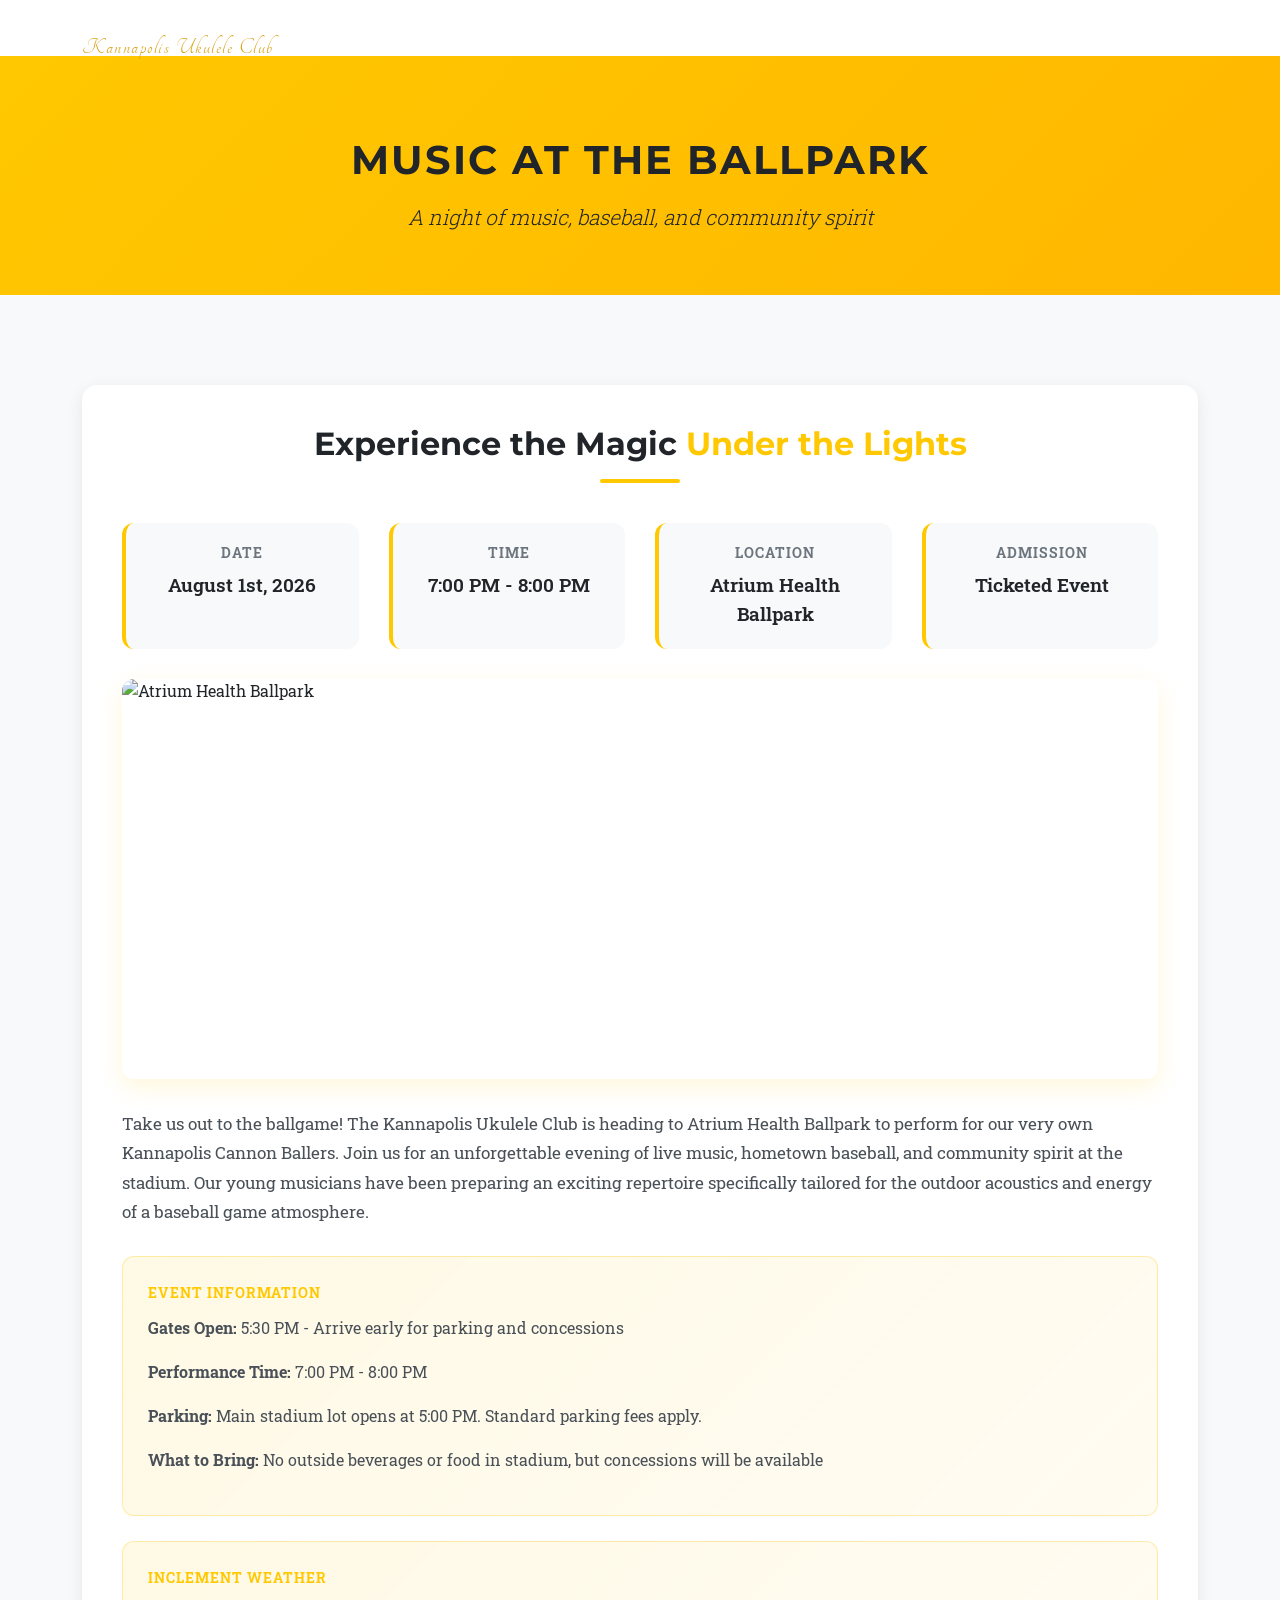
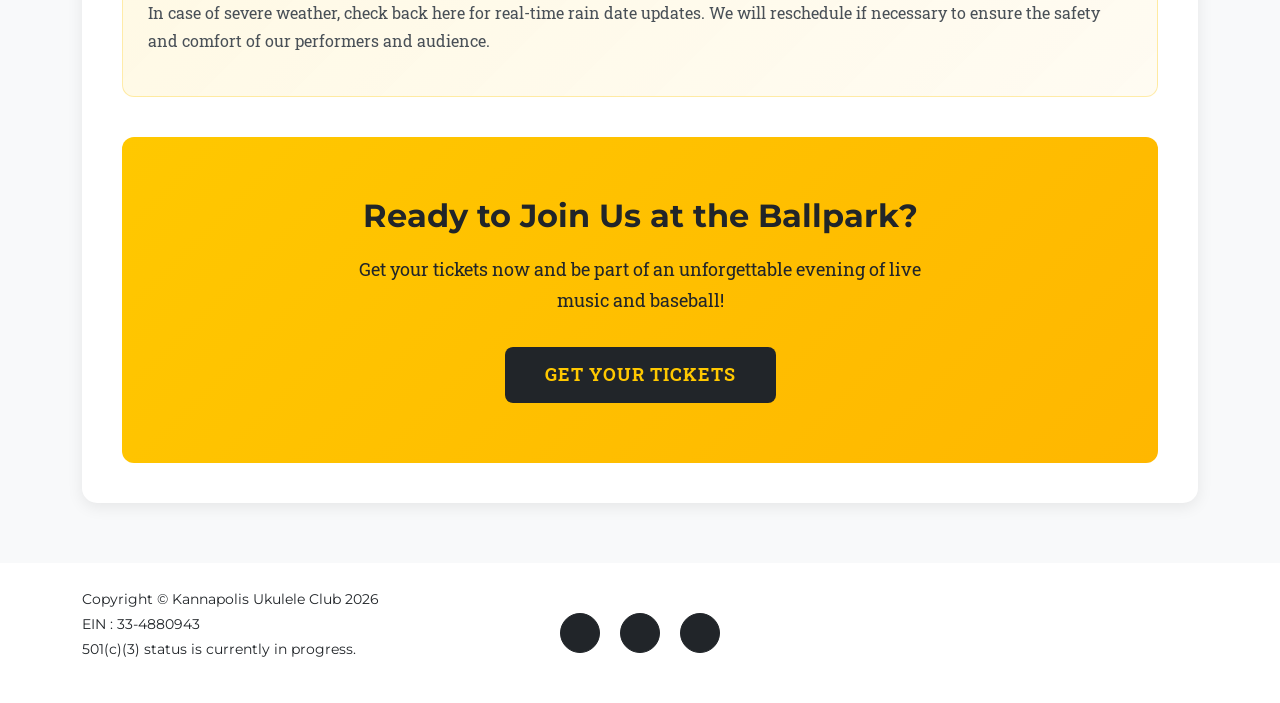
==== baseball.html @ 070ce4fc "events" ====
<!DOCTYPE html>
<html lang="en">
<head>
    <meta charset="utf-8" />
    <meta name="viewport" content="width=device-width, initial-scale=1, shrink-to-fit=no" />
    <meta name="description" content="Music at the Ballpark - Kannapolis Ukulele Club" />
    <meta name="author" content="" />
    <title>Music at the Ballpark - Kannapolis Ukulele Club</title>
    <!-- Favicon-->
    <link rel="icon" type="image/x-icon" href="assets/favicon.ico" />
    <!-- Font Awesome icons -->
    <script src="https://use.fontawesome.com/releases/v6.3.0/js/all.js" crossorigin="anonymous"></script>
    <!-- Google fonts-->
    <link href="https://fonts.googleapis.com/css?family=Montserrat:400,700" rel="stylesheet" type="text/css" />
    <link href="https://fonts.googleapis.com/css?family=Roboto+Slab:400,100,300,700" rel="stylesheet" type="text/css" />
    <link href="https://fonts.googleapis.com/css2?family=Tangerine:wght@700&display=swap" rel="stylesheet">
    <!-- Core theme CSS (includes Bootstrap)-->
    <link href="css/styles.css" rel="stylesheet" />
    <style>
        /* Baseball Event Page Specific Styles */
        .baseball-hero {
            background: linear-gradient(135deg, #ffc800 0%, #ffb700 100%);
            color: #212529;
            padding: 80px 0 60px;
            margin-top: 56px;
            text-align: center;
        }

        .baseball-hero h1 {
            font-family: 'Montserrat', sans-serif;
            font-weight: 700;
            font-size: 2.5rem;
            margin-bottom: 15px;
            text-transform: uppercase;
            letter-spacing: 2px;
            color: #212529;
        }

        .baseball-hero .subtitle {
            font-size: 1.3rem;
            font-weight: 300;
            margin-bottom: 0;
            font-style: italic;
            color: #212529;
        }

        @media (max-width: 768px) {
            .baseball-hero h1 {
                font-size: 1.8rem;
                padding: 0 15px;
            }
            .baseball-hero {
                padding: 60px 0 40px;
            }
        }

        /* Event Details Section */
        .event-details-section {
            padding: 60px 0;
            background: #f8f9fa;
        }

        .event-details-container {
            background: white;
            border-radius: 15px;
            box-shadow: 0 4px 16px rgba(0, 0, 0, 0.08);
            padding: 40px;
            margin-top: 30px;
        }

        @media (max-width: 768px) {
            .event-details-container {
                padding: 25px;
            }
        }

        .event-info-grid {
            display: grid;
            grid-template-columns: repeat(auto-fit, minmax(200px, 1fr));
            gap: 30px;
            margin: 30px 0;
        }

        .info-item {
            text-align: center;
            padding: 20px;
            background: #f8f9fa;
            border-radius: 12px;
            border-left: 4px solid #ffc800;
        }

        .info-item-label {
            font-size: 0.85rem;
            font-weight: 700;
            color: #6c757d;
            text-transform: uppercase;
            letter-spacing: 1px;
            margin-bottom: 8px;
        }

        .info-item-value {
            font-size: 1.2rem;
            font-weight: 600;
            color: #212529;
        }

        .event-description {
            font-size: 1.05rem;
            line-height: 1.8;
            color: #495057;
            margin: 30px 0;
        }

        .feature-image {
            position: relative;
            border-radius: 12px;
            overflow: hidden;
            margin: 30px 0;
            box-shadow: 0 8px 24px rgba(255, 200, 0, 0.15);
        }

        .feature-image img {
            width: 100%;
            height: auto;
            display: block;
        }

        .event-cta-section {
            background: linear-gradient(135deg, #ffc800 0%, #ffb700 100%);
            padding: 60px 20px;
            text-align: center;
            border-radius: 12px;
            margin-top: 40px;
        }

        .event-cta-section h2 {
            color: #212529;
            font-size: 2rem;
            font-weight: 700;
            margin-bottom: 20px;
        }

        .event-cta-section p {
            color: #212529;
            font-size: 1.1rem;
            margin-bottom: 30px;
            max-width: 600px;
            margin-left: auto;
            margin-right: auto;
        }

        .event-cta-button {
            background-color: #212529;
            color: #ffc800;
            border: none;
            padding: 15px 40px;
            border-radius: 8px;
            font-weight: 700;
            font-size: 1.1rem;
            cursor: pointer;
            transition: background-color 0.3s ease, transform 0.3s ease;
            text-decoration: none;
            display: inline-block;
            text-transform: uppercase;
            letter-spacing: 1px;
        }

        .event-cta-button:hover {
            background-color: #495057;
            transform: translateY(-3px);
            color: #ffc800;
        }

        .section-heading {
            position: relative;
            text-align: center;
            margin-bottom: 40px;
        }

        .section-heading h2 {
            font-size: 2rem;
            font-weight: 700;
            color: #212529;
            margin: 0;
        }

        .section-heading::after {
            content: "";
            display: block;
            width: 80px;
            height: 4px;
            background-color: #ffc800;
            margin: 15px auto 0;
            border-radius: 2px;
        }

        .highlight {
            color: #ffc800;
        }

        .info-box {
            background: linear-gradient(135deg, rgba(255, 200, 0, 0.1) 0%, rgba(255, 183, 0, 0.05) 100%);
            border: 1px solid rgba(255, 200, 0, 0.3);
            border-radius: 12px;
            padding: 25px;
            margin: 25px 0;
        }

        .info-box-title {
            font-weight: 700;
            color: #ffc800;
            text-transform: uppercase;
            font-size: 0.9rem;
            letter-spacing: 1px;
            margin-bottom: 10px;
        }

        .info-box-content {
            color: #495057;
            line-height: 1.7;
        }
    </style>
</head>
<body id="page-top">
    <!-- Navigation-->
    <nav class="navbar navbar-expand-lg navbar-dark fixed-top" id="mainNav">
        <div class="container">
            <a class="navbar-brand" href="index.html" style="font-family: 'Tangerine', cursive; font-weight: 300; color: goldenrod; font-size: 1.5rem; text-transform: none;">
                Kannapolis Ukulele Club</a>
            <button class="navbar-toggler" type="button" data-bs-toggle="collapse" data-bs-target="#navbarResponsive" aria-controls="navbarResponsive" aria-expanded="false" aria-label="Toggle navigation">
                Menu
                <i class="fas fa-bars ms-1"></i>
            </button>
            <div class="collapse navbar-collapse" id="navbarResponsive">
                <ul class="navbar-nav text-uppercase ms-auto py-4 py-lg-0">
                    <li class="nav-item"><a class="nav-link" href="index.html#vision">Vision</a></li>
                    <li class="nav-item"><a class="nav-link" href="index.html#team">Team</a></li>
                    <li class="nav-item"><a class="nav-link" href="events.html">Events</a></li>
                    <li class="nav-item"><a class="nav-link" href="index.html#contact">Contact</a></li>
                    <li class="nav-item"><a class="nav-link" href="volunteer.html">Volunteer</a></li>
                </ul>
            </div>
        </div>
    </nav>

    <!-- Hero Section -->
    <section class="baseball-hero">
        <div class="container">
            <h1>Music at the Ballpark</h1>
            <p class="subtitle">A night of music, baseball, and community spirit</p>
        </div>
    </section>

    <!-- Event Details Section -->
    <section class="event-details-section">
        <div class="container">
            <div class="event-details-container">
                <div class="section-heading">
                    <h2>Experience the Magic <span class="highlight">Under the Lights</span></h2>
                </div>

                <div class="event-info-grid">
                    <div class="info-item">
                        <div class="info-item-label"><i class="fas fa-calendar"></i> Date</div>
                        <div class="info-item-value">August 1st, 2026</div>
                    </div>
                    <div class="info-item">
                        <div class="info-item-label"><i class="fas fa-clock"></i> Time</div>
                        <div class="info-item-value">7:00 PM - 8:00 PM</div>
                    </div>
                    <div class="info-item">
                        <div class="info-item-label"><i class="fas fa-map-marker-alt"></i> Location</div>
                        <div class="info-item-value">Atrium Health Ballpark</div>
                    </div>
                    <div class="info-item">
                        <div class="info-item-label"><i class="fas fa-ticket-alt"></i> Admission</div>
                        <div class="info-item-value">Ticketed Event</div>
                    </div>
                </div>

                <div class="feature-image">
                    <img src="assets/img/stadium-unsplash.jpg" alt="Atrium Health Ballpark" style="height: 400px; object-fit: cover;">
                </div>

                <div class="event-description">
                    <p>
                        Take us out to the ballgame! The Kannapolis Ukulele Club is heading to Atrium Health Ballpark to perform for our very own Kannapolis Cannon Ballers. Join us for an unforgettable evening of live music, hometown baseball, and community spirit at the stadium. Our young musicians have been preparing an exciting repertoire specifically tailored for the outdoor acoustics and energy of a baseball game atmosphere.
                    </p>
                </div>

                <div class="info-box">
                    <div class="info-box-title"><i class="fas fa-info-circle"></i> Event Information</div>
                    <div class="info-box-content">
                        <p><strong>Gates Open:</strong> 5:30 PM - Arrive early for parking and concessions</p>
                        <p><strong>Performance Time:</strong> 7:00 PM - 8:00 PM</p>
                        <p><strong>Parking:</strong> Main stadium lot opens at 5:00 PM. Standard parking fees apply.</p>
                        <p><strong>What to Bring:</strong> No outside beverages or food in stadium, but concessions will be available</p>
                    </div>
                </div>

                <div class="info-box">
                    <div class="info-box-title"><i class="fas fa-cloud"></i> Inclement Weather</div>
                    <div class="info-box-content">
                        <p>In case of severe weather, check back here for real-time rain date updates. We will reschedule if necessary to ensure the safety and comfort of our performers and audience.</p>
                    </div>
                </div>

                <div class="event-cta-section">
                    <h2>Ready to Join Us at the Ballpark?</h2>
                    <p>Get your tickets now and be part of an unforgettable evening of live music and baseball!</p>
                    <a href="https://www.gofevo.com/event/Kannapolisukelele2" class="event-cta-button">Get Your Tickets</a>
                </div>
            </div>
        </div>
    </section>

    <!-- Footer-->
    <footer class="footer py-4">
        <div class="container">
            <div class="row align-items-center">
                <div class="col-lg-4 text-lg-start">
                    <p>Copyright &copy; Kannapolis Ukulele Club 2026
                        <br> EIN : 33-4880943
                        <br>501(c)(3) status is currently in progress.</p>
                </div>

                <div class="col-lg-4 my-3 my-lg-0">
                    <a class="btn btn-dark btn-social mx-2" href="https://www.instagram.com/kannapolisuke" aria-label="Instagram"><i class="fab fa-instagram"></i></a>
                    <a class="btn btn-dark btn-social mx-2" href="https://www.tiktok.com/@kannapolisukeclub" aria-label="TikTok"><i class="fa-brands fa-tiktok"></i></a>
                    <a class="btn btn-dark btn-social mx-2" href="https://www.youtube.com/@Ukuleleclubkannapolis" aria-label="Youtube"><i class="fab fa-youtube"></i></a>
                </div>
                
            </div>
        </div>
    </footer>

    <!-- Bootstrap core JS-->
    <script src="https://cdn.jsdelivr.net/npm/bootstrap@5.2.3/dist/js/bootstrap.bundle.min.js"></script>
    <!-- Core theme JS-->
    <script src="js/scripts.js"></script>
</body>
</html>
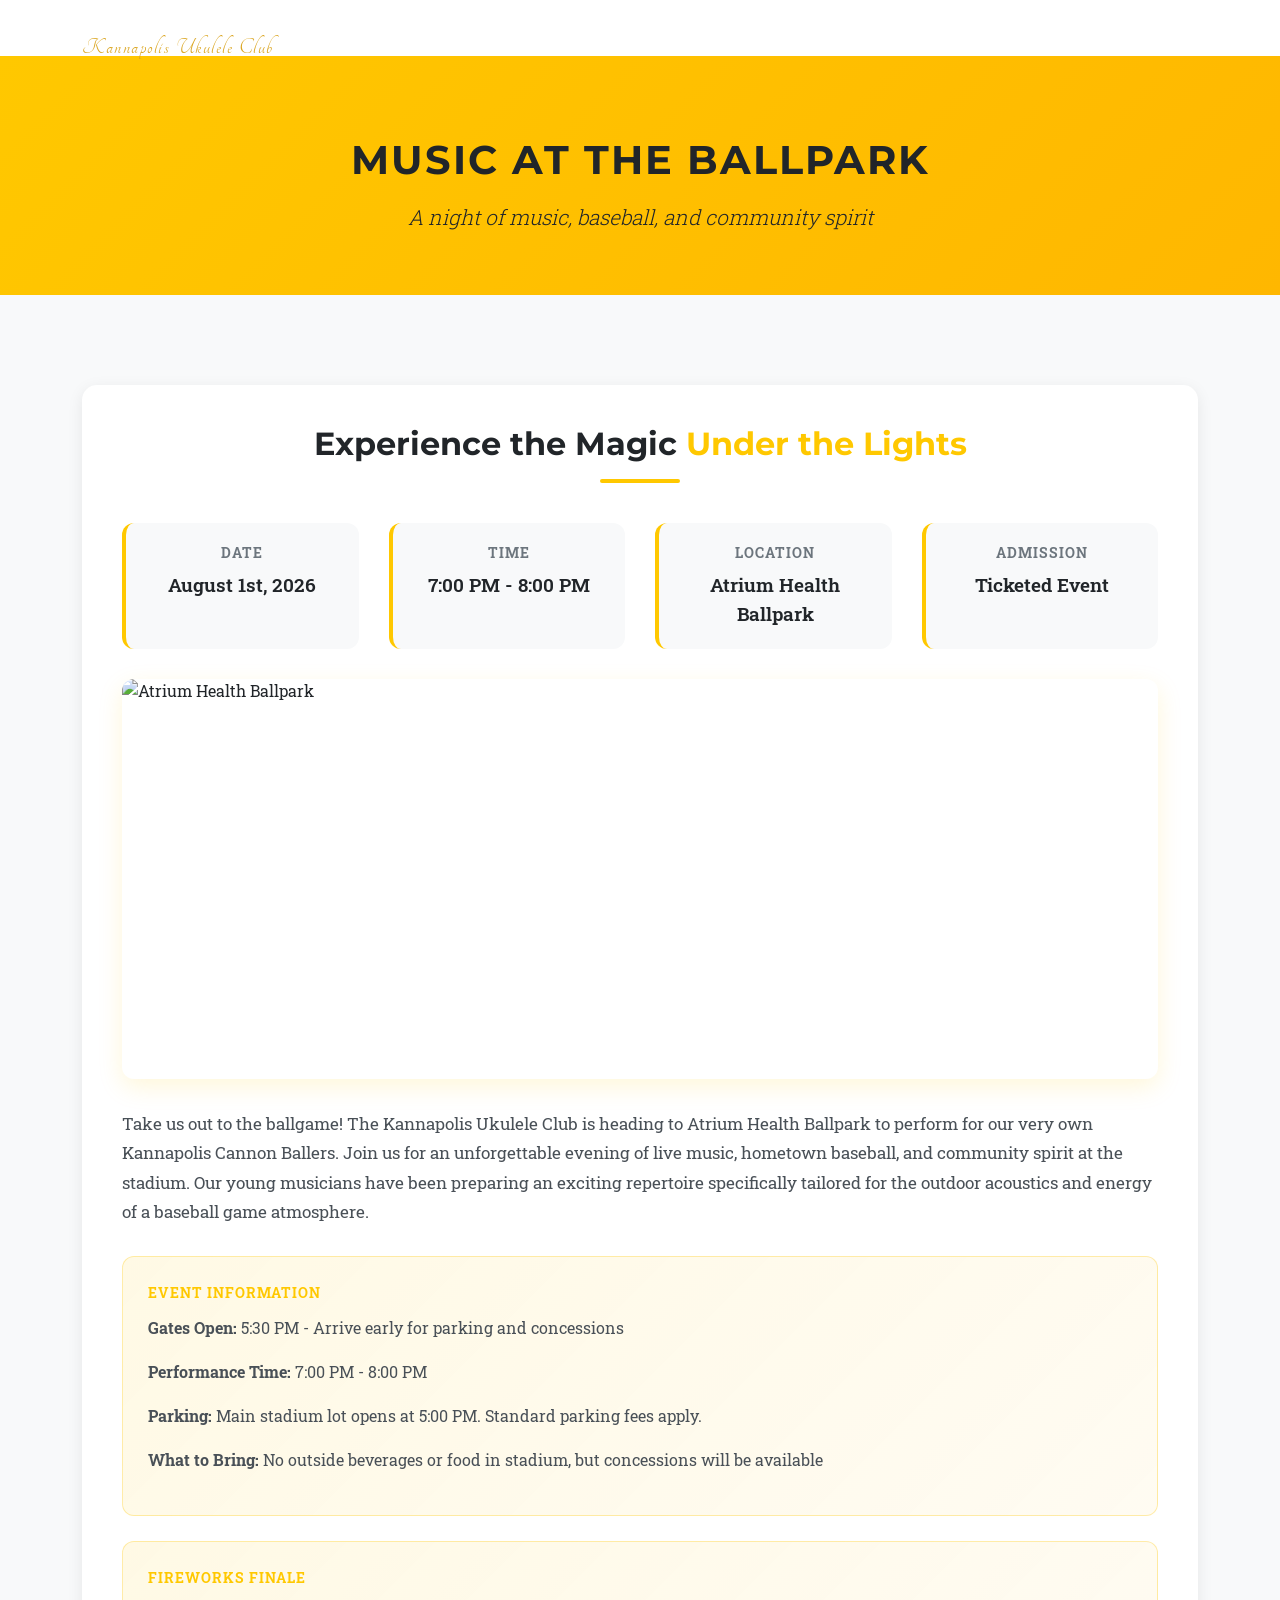
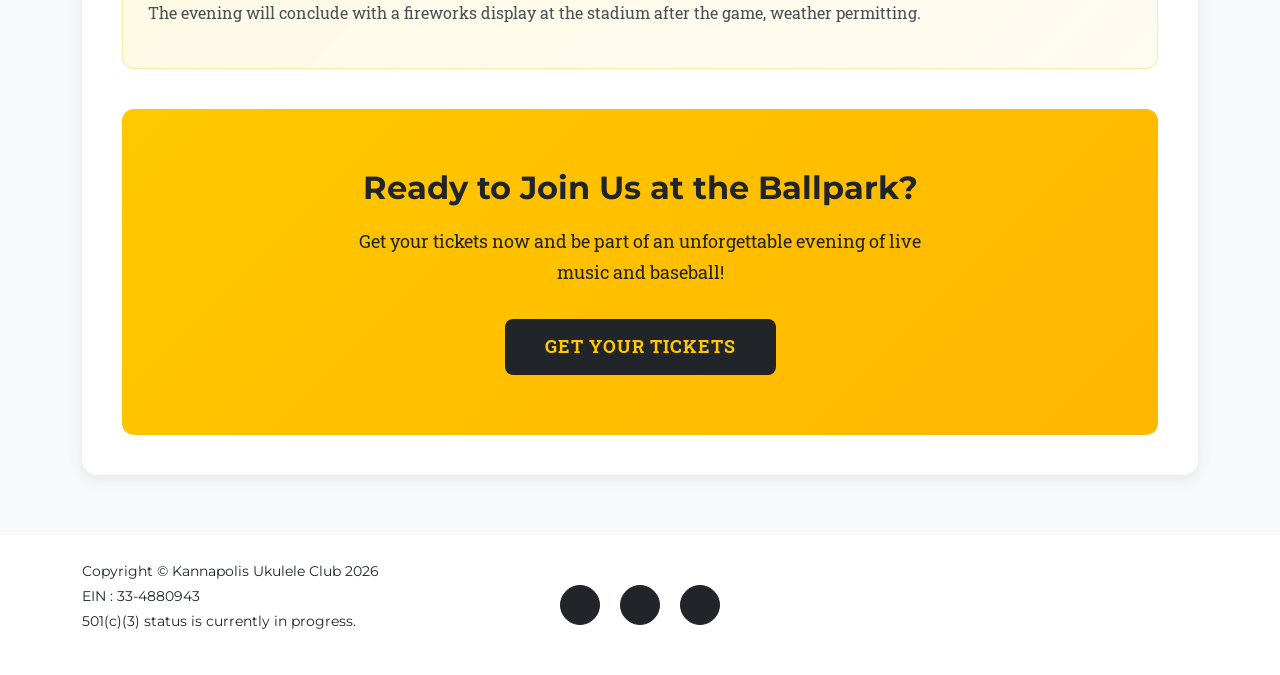
==== commit 81af8ba3: "Update baseball.html" ====
--- a/baseball.html
+++ b/baseball.html
@@ -219,9 +219,74 @@
             color: #495057;
             line-height: 1.7;
         }
+
+        body {
+            position: relative;
+            overflow-x: hidden;
+        }
+
+        .fireworks {
+            position: fixed;
+            inset: 0;
+            pointer-events: none;
+            overflow: hidden;
+            z-index: 20;
+            opacity: 1;
+            mix-blend-mode: screen;
+        }
+
+        .fireworks .burst {
+            position: absolute;
+            width: 0;
+            height: 0;
+            transform: translate(-50%, -50%);
+        }
+
+        .fireworks .burst::before {
+            content: "";
+            position: absolute;
+            inset: -8px;
+            border-radius: 50%;
+            background: radial-gradient(circle, rgba(255,255,255,0.95) 0%, rgba(255,255,255,0.2) 35%, transparent 70%);
+            animation: burst-glow 2.6s ease-out forwards;
+            opacity: 0;
+        }
+
+        .fireworks .spark {
+            position: absolute;
+            width: 6px;
+            height: 6px;
+            border-radius: 50%;
+            background: currentColor;
+            box-shadow: 0 0 12px currentColor;
+            animation: spark-pop 2.6s ease-out forwards;
+            transform: translate(0, 0) scale(var(--scale, 1));
+            opacity: 0;
+        }
+
+        .baseball-hero,
+        .event-details-section,
+        footer {
+            position: relative;
+            z-index: 2;
+        }
+
+        @keyframes burst-glow {
+            0% { transform: scale(0.2); opacity: 0; }
+            10% { opacity: 0.7; }
+            100% { transform: scale(2.6); opacity: 0; }
+        }
+
+        @keyframes spark-pop {
+            0% { transform: translate(0, 0) scale(var(--scale, 1)); opacity: 0; }
+            8% { opacity: 1; }
+            100% { transform: translate(var(--x), var(--y)) scale(0); opacity: 0; }
+        }
     </style>
 </head>
 <body id="page-top">
+    <div class="fireworks" aria-hidden="true"></div>
+
     <!-- Navigation-->
     <nav class="navbar navbar-expand-lg navbar-dark fixed-top" id="mainNav">
         <div class="container">
@@ -299,9 +364,9 @@
                 </div>
 
                 <div class="info-box">
-                    <div class="info-box-title"><i class="fas fa-cloud"></i> Inclement Weather</div>
+                    <div class="info-box-title"><i class="fas fa-birthday-cake"></i> Fireworks Finale</div>
                     <div class="info-box-content">
-                        <p>In case of severe weather, check back here for real-time rain date updates. We will reschedule if necessary to ensure the safety and comfort of our performers and audience.</p>
+                        <p>The evening will conclude with a fireworks display at the stadium after the game, weather permitting.</p>
                     </div>
                 </div>
 
@@ -338,5 +403,44 @@
     <script src="https://cdn.jsdelivr.net/npm/bootstrap@5.2.3/dist/js/bootstrap.bundle.min.js"></script>
     <!-- Core theme JS-->
     <script src="js/scripts.js"></script>
+    <script>
+        const fireworksContainer = document.querySelector('.fireworks');
+        const colors = ['#ffc800', '#ff6f61', '#ffd166', '#7bdff2', '#ff8fab', '#9d4edd', '#34d399', '#ffffff'];
+
+        function createBurst() {
+            const burst = document.createElement('div');
+            burst.className = 'burst';
+            burst.style.left = `${Math.random() * 100}%`;
+            burst.style.top = `${Math.random() * 80 + 10}%`;
+
+            const color = colors[Math.floor(Math.random() * colors.length)];
+            const particleCount = 20 + Math.floor(Math.random() * 16);
+
+            for (let i = 0; i < particleCount; i++) {
+                const spark = document.createElement('span');
+                spark.className = 'spark';
+                spark.style.color = color;
+
+                const angle = (Math.PI * 2 * i) / particleCount + (Math.random() - 0.5) * 0.4;
+                const distance = 40 + Math.random() * 140;
+                const dx = Math.cos(angle) * distance;
+                const dy = Math.sin(angle) * distance;
+                const scale = 0.7 + Math.random() * 0.8;
+
+                spark.style.setProperty('--x', `${dx}px`);
+                spark.style.setProperty('--y', `${dy}px`);
+                spark.style.setProperty('--scale', `${scale}`);
+                spark.style.animationDelay = `${Math.random() * 0.15}s`;
+                burst.appendChild(spark);
+            }
+
+            fireworksContainer.appendChild(burst);
+            setTimeout(() => burst.remove(), 2800);
+        }
+
+        createBurst();
+        setInterval(createBurst, 1100);
+        setTimeout(() => createBurst(), 450);
+    </script>
 </body>
 </html>
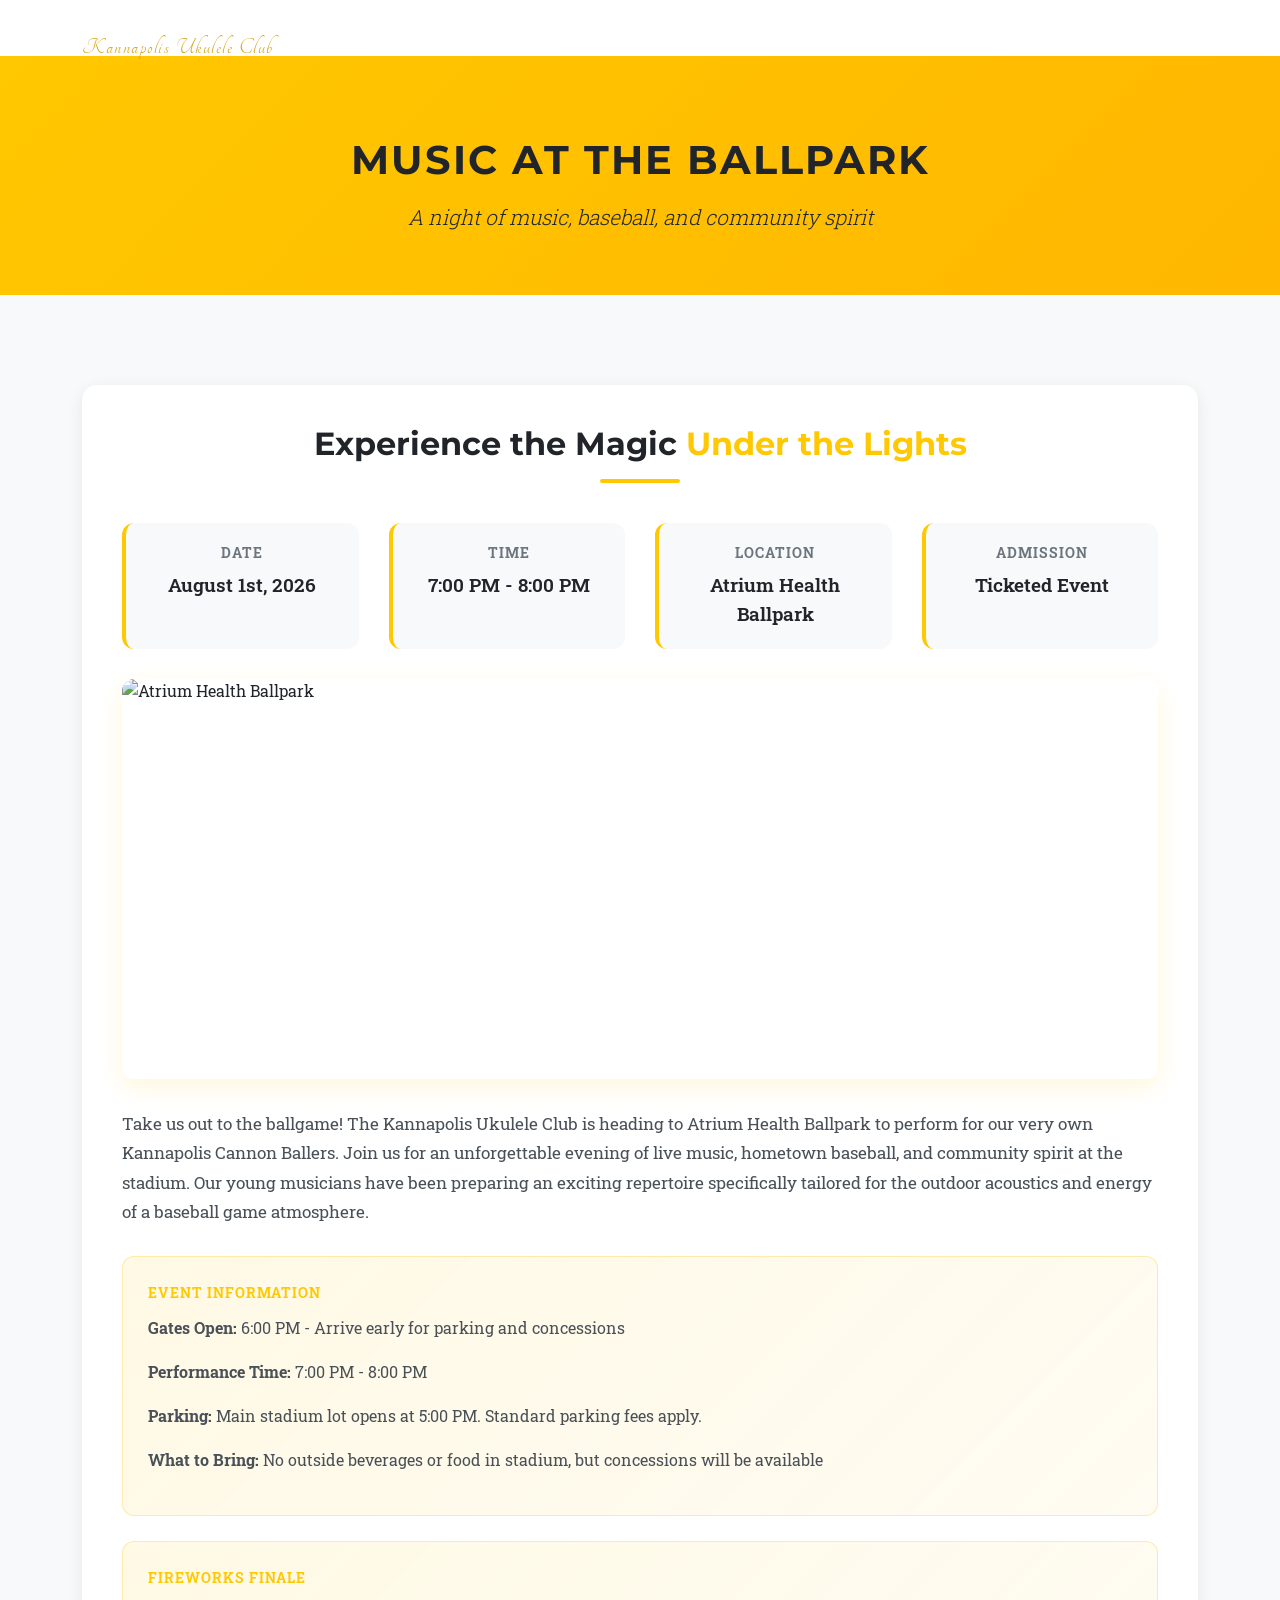
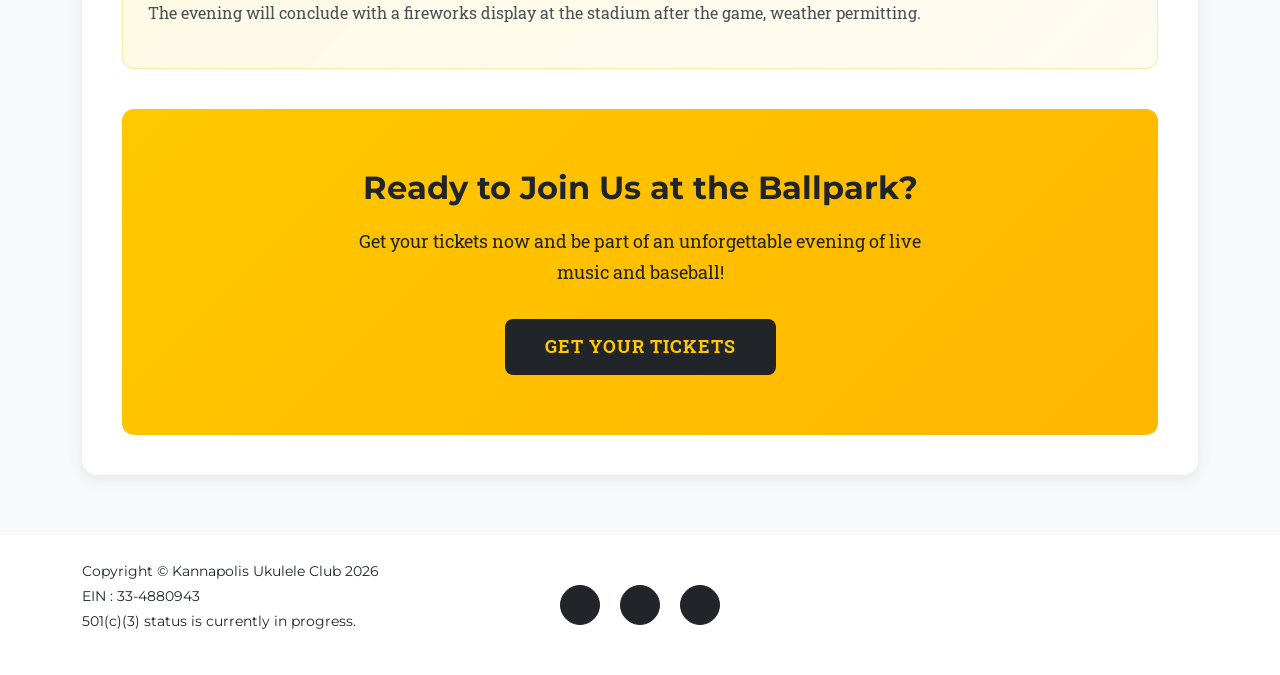
==== commit f26190a1: "Update baseball.html" ====
--- a/baseball.html
+++ b/baseball.html
@@ -356,7 +356,7 @@
                 <div class="info-box">
                     <div class="info-box-title"><i class="fas fa-info-circle"></i> Event Information</div>
                     <div class="info-box-content">
-                        <p><strong>Gates Open:</strong> 5:30 PM - Arrive early for parking and concessions</p>
+                        <p><strong>Gates Open:</strong> 6:00 PM - Arrive early for parking and concessions</p>
                         <p><strong>Performance Time:</strong> 7:00 PM - 8:00 PM</p>
                         <p><strong>Parking:</strong> Main stadium lot opens at 5:00 PM. Standard parking fees apply.</p>
                         <p><strong>What to Bring:</strong> No outside beverages or food in stadium, but concessions will be available</p>
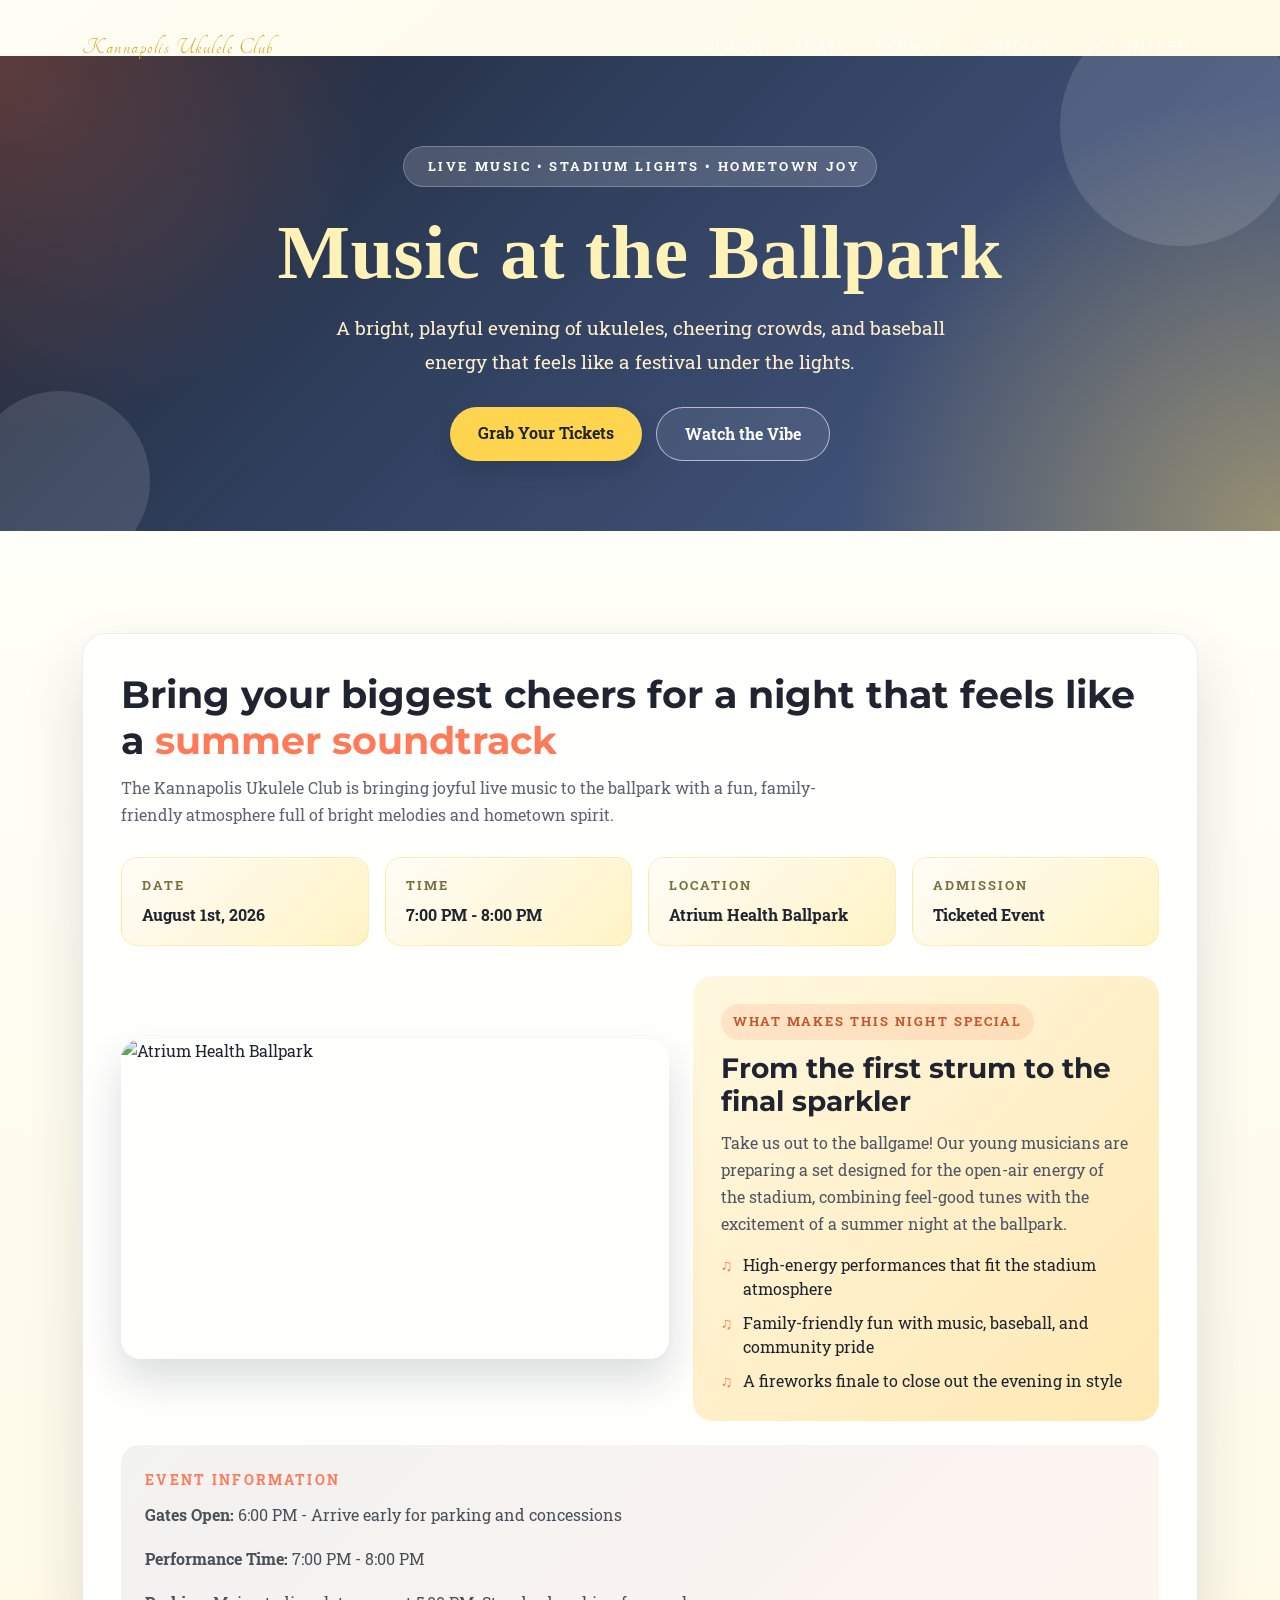
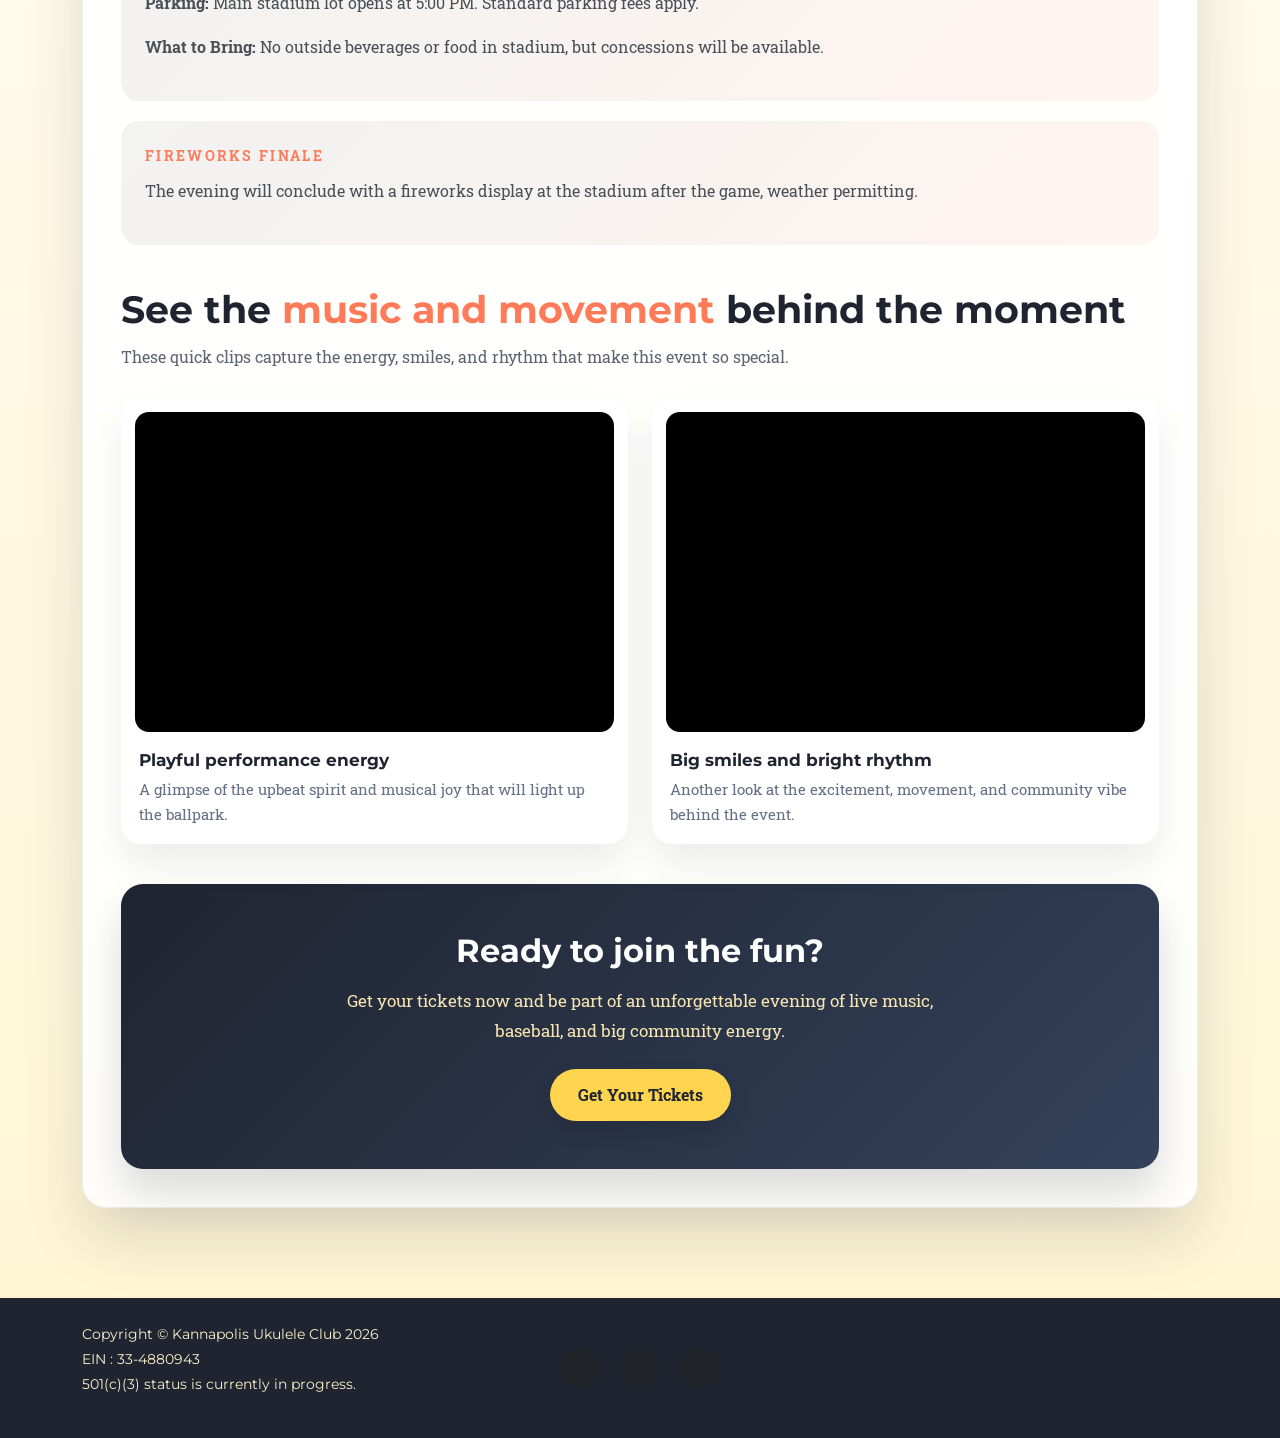
==== commit 949e8a37: "Update baseball.html" ====
--- a/baseball.html
+++ b/baseball.html
@@ -17,201 +17,285 @@
     <!-- Core theme CSS (includes Bootstrap)-->
     <link href="css/styles.css" rel="stylesheet" />
     <style>
-        /* Baseball Event Page Specific Styles */
+        :root {
+            --sunshine: #ffd54f;
+            --candy: #ff7a59;
+            --ink: #1f2430;
+            --cream: #fffdf5;
+            --sage: #6f8f6f;
+        }
+
+        body {
+            position: relative;
+            overflow-x: hidden;
+            background: linear-gradient(145deg, #fffdf5 0%, #fff5cf 55%, #ffe8b3 100%);
+            color: var(--ink);
+        }
+
         .baseball-hero {
-            background: linear-gradient(135deg, #ffc800 0%, #ffb700 100%);
-            color: #212529;
-            padding: 80px 0 60px;
             margin-top: 56px;
-            text-align: center;
+            padding: 90px 0 70px;
+            position: relative;
+            overflow: hidden;
+            background:
+                radial-gradient(circle at top left, rgba(255, 122, 89, 0.28), transparent 28%),
+                radial-gradient(circle at bottom right, rgba(255, 213, 79, 0.42), transparent 32%),
+                linear-gradient(135deg, #1f2430 0%, #2f3f5d 40%, #4b5d8a 100%);
+            color: white;
+        }
+
+        .baseball-hero::before,
+        .baseball-hero::after {
+            content: "";
+            position: absolute;
+            border-radius: 50%;
+            background: rgba(255, 255, 255, 0.12);
+            filter: blur(0px);
+            animation: drift 10s ease-in-out infinite alternate;
+        }
+
+        .baseball-hero::before {
+            width: 240px;
+            height: 240px;
+            top: -50px;
+            right: -20px;
+        }
+
+        .baseball-hero::after {
+            width: 180px;
+            height: 180px;
+            bottom: -40px;
+            left: -30px;
+            animation-delay: 2s;
         }
 
         .baseball-hero h1 {
-            font-family: 'Montserrat', sans-serif;
-            font-weight: 700;
-            font-size: 2.5rem;
-            margin-bottom: 15px;
+            font-family: 'Tangerine', cursive;
+            font-weight: 700;
+            font-size: clamp(3rem, 6vw, 5rem);
+            margin-bottom: 12px;
+            color: #fff2b8;
+            letter-spacing: 0.5px;
+        }
+
+        .baseball-hero .subtitle {
+            font-size: 1.2rem;
+            font-weight: 400;
+            margin-bottom: 28px;
+            color: #ffeec9;
+            max-width: 660px;
+            margin-left: auto;
+            margin-right: auto;
+        }
+
+        .hero-badge {
+            display: inline-flex;
+            align-items: center;
+            gap: 8px;
+            padding: 10px 16px;
+            border-radius: 999px;
+            margin-bottom: 20px;
+            background: rgba(255, 255, 255, 0.16);
+            border: 1px solid rgba(255, 255, 255, 0.25);
+            backdrop-filter: blur(8px);
+            font-size: 0.8rem;
+            letter-spacing: 0.2em;
             text-transform: uppercase;
-            letter-spacing: 2px;
-            color: #212529;
-        }
-
-        .baseball-hero .subtitle {
-            font-size: 1.3rem;
-            font-weight: 300;
-            margin-bottom: 0;
-            font-style: italic;
-            color: #212529;
-        }
-
-        @media (max-width: 768px) {
-            .baseball-hero h1 {
-                font-size: 1.8rem;
-                padding: 0 15px;
-            }
-            .baseball-hero {
-                padding: 60px 0 40px;
-            }
-        }
-
-        /* Event Details Section */
+            font-weight: 700;
+        }
+
+        .hero-actions {
+            display: flex;
+            justify-content: center;
+            gap: 14px;
+            flex-wrap: wrap;
+        }
+
+        .event-cta-button,
+        .secondary-cta {
+            display: inline-block;
+            text-decoration: none;
+            padding: 14px 28px;
+            border-radius: 999px;
+            font-weight: 700;
+            transition: transform 0.2s ease, box-shadow 0.2s ease;
+        }
+
+        .event-cta-button {
+            background: var(--sunshine);
+            color: var(--ink);
+            box-shadow: 0 10px 20px rgba(0, 0, 0, 0.12);
+        }
+
+        .secondary-cta {
+            color: white;
+            border: 1px solid rgba(255, 255, 255, 0.6);
+            background: rgba(255, 255, 255, 0.08);
+        }
+
+        .event-cta-button:hover,
+        .secondary-cta:hover {
+            transform: translateY(-2px);
+        }
+
         .event-details-section {
-            padding: 60px 0;
-            background: #f8f9fa;
+            padding: 72px 0 90px;
+            background: linear-gradient(180deg, #fffef8 0%, #fff6d6 100%);
         }
 
         .event-details-container {
-            background: white;
-            border-radius: 15px;
-            box-shadow: 0 4px 16px rgba(0, 0, 0, 0.08);
-            padding: 40px;
+            background: rgba(255, 255, 255, 0.9);
+            border: 1px solid rgba(31, 36, 48, 0.08);
+            border-radius: 24px;
+            box-shadow: 0 30px 60px rgba(31, 36, 48, 0.14);
+            padding: 38px;
             margin-top: 30px;
-        }
-
-        @media (max-width: 768px) {
-            .event-details-container {
-                padding: 25px;
-            }
+            backdrop-filter: blur(2px);
+        }
+
+        .section-heading {
+            text-align: left;
+            margin-bottom: 28px;
+        }
+
+        .section-heading h2 {
+            font-size: clamp(1.8rem, 3vw, 2.4rem);
+            font-weight: 700;
+            color: var(--ink);
+            margin: 0;
+        }
+
+        .section-heading p {
+            margin-top: 10px;
+            color: #5d6472;
+            max-width: 720px;
+            font-size: 1.02rem;
+            line-height: 1.7;
+        }
+
+        .highlight {
+            color: var(--candy);
         }
 
         .event-info-grid {
             display: grid;
-            grid-template-columns: repeat(auto-fit, minmax(200px, 1fr));
-            gap: 30px;
-            margin: 30px 0;
+            grid-template-columns: repeat(auto-fit, minmax(180px, 1fr));
+            gap: 16px;
+            margin: 28px 0;
         }
 
         .info-item {
-            text-align: center;
-            padding: 20px;
-            background: #f8f9fa;
-            border-radius: 12px;
-            border-left: 4px solid #ffc800;
+            text-align: left;
+            padding: 18px 20px;
+            background: linear-gradient(135deg, #fffdf7 0%, #fff3c5 100%);
+            border: 1px solid rgba(255, 213, 79, 0.35);
+            border-radius: 16px;
+            box-shadow: inset 0 1px 0 rgba(255, 255, 255, 0.7);
         }
 
         .info-item-label {
-            font-size: 0.85rem;
-            font-weight: 700;
-            color: #6c757d;
+            font-size: 0.8rem;
+            font-weight: 700;
+            color: #7b6e3e;
             text-transform: uppercase;
-            letter-spacing: 1px;
+            letter-spacing: 0.16em;
             margin-bottom: 8px;
         }
 
         .info-item-value {
-            font-size: 1.2rem;
-            font-weight: 600;
-            color: #212529;
-        }
-
-        .event-description {
-            font-size: 1.05rem;
-            line-height: 1.8;
-            color: #495057;
-            margin: 30px 0;
+            font-size: 1rem;
+            font-weight: 700;
+            color: var(--ink);
+        }
+
+        .feature-showcase {
+            display: grid;
+            grid-template-columns: 1.08fr 0.92fr;
+            gap: 24px;
+            align-items: center;
+            margin: 30px 0 24px;
         }
 
         .feature-image {
             position: relative;
-            border-radius: 12px;
+            border-radius: 20px;
             overflow: hidden;
-            margin: 30px 0;
-            box-shadow: 0 8px 24px rgba(255, 200, 0, 0.15);
+            box-shadow: 0 20px 40px rgba(31, 36, 48, 0.16);
         }
 
         .feature-image img {
             width: 100%;
-            height: auto;
+            height: 100%;
+            min-height: 320px;
+            object-fit: cover;
             display: block;
         }
 
-        .event-cta-section {
-            background: linear-gradient(135deg, #ffc800 0%, #ffb700 100%);
-            padding: 60px 20px;
-            text-align: center;
-            border-radius: 12px;
-            margin-top: 40px;
-        }
-
-        .event-cta-section h2 {
-            color: #212529;
-            font-size: 2rem;
-            font-weight: 700;
-            margin-bottom: 20px;
-        }
-
-        .event-cta-section p {
-            color: #212529;
-            font-size: 1.1rem;
-            margin-bottom: 30px;
-            max-width: 600px;
-            margin-left: auto;
-            margin-right: auto;
-        }
-
-        .event-cta-button {
-            background-color: #212529;
-            color: #ffc800;
+        .feature-copy {
+            background: linear-gradient(135deg, #fff8e0 0%, #ffe8b3 100%);
+            padding: 28px;
+            border-radius: 20px;
+        }
+
+        .strip-label {
+            display: inline-block;
+            padding: 8px 12px;
+            border-radius: 999px;
+            background: rgba(255, 122, 89, 0.16);
+            color: #c3562b;
+            font-size: 0.8rem;
+            font-weight: 700;
+            letter-spacing: 0.16em;
+            text-transform: uppercase;
+            margin-bottom: 12px;
+        }
+
+        .feature-copy h3 {
+            margin-bottom: 10px;
+            color: var(--ink);
+        }
+
+        .feature-copy p {
+            color: #4e5664;
+            line-height: 1.7;
+        }
+
+        .feature-list {
+            list-style: none;
+            padding: 0;
+            margin: 16px 0 0;
+            display: grid;
+            gap: 10px;
+        }
+
+        .feature-list li {
+            position: relative;
+            padding-left: 22px;
+            color: var(--ink);
+        }
+
+        .feature-list li::before {
+            content: "♫";
+            position: absolute;
+            left: 0;
+            top: 0;
+            color: var(--candy);
+        }
+
+        .info-box {
+            background: linear-gradient(135deg, rgba(31, 36, 48, 0.06) 0%, rgba(255, 122, 89, 0.08) 100%);
             border: none;
-            padding: 15px 40px;
-            border-radius: 8px;
-            font-weight: 700;
-            font-size: 1.1rem;
-            cursor: pointer;
-            transition: background-color 0.3s ease, transform 0.3s ease;
-            text-decoration: none;
-            display: inline-block;
-            text-transform: uppercase;
-            letter-spacing: 1px;
-        }
-
-        .event-cta-button:hover {
-            background-color: #495057;
-            transform: translateY(-3px);
-            color: #ffc800;
-        }
-
-        .section-heading {
-            position: relative;
-            text-align: center;
-            margin-bottom: 40px;
-        }
-
-        .section-heading h2 {
-            font-size: 2rem;
-            font-weight: 700;
-            color: #212529;
-            margin: 0;
-        }
-
-        .section-heading::after {
-            content: "";
-            display: block;
-            width: 80px;
-            height: 4px;
-            background-color: #ffc800;
-            margin: 15px auto 0;
-            border-radius: 2px;
-        }
-
-        .highlight {
-            color: #ffc800;
-        }
-
-        .info-box {
-            background: linear-gradient(135deg, rgba(255, 200, 0, 0.1) 0%, rgba(255, 183, 0, 0.05) 100%);
-            border: 1px solid rgba(255, 200, 0, 0.3);
-            border-radius: 12px;
-            padding: 25px;
-            margin: 25px 0;
+            border-radius: 18px;
+            padding: 24px;
+            margin: 20px 0;
         }
 
         .info-box-title {
             font-weight: 700;
-            color: #ffc800;
+            color: var(--candy);
             text-transform: uppercase;
             font-size: 0.9rem;
-            letter-spacing: 1px;
+            letter-spacing: 0.16em;
             margin-bottom: 10px;
         }
 
@@ -220,9 +304,85 @@
             line-height: 1.7;
         }
 
-        body {
+        .video-section {
+            margin-top: 34px;
+            padding-top: 8px;
+        }
+
+        .video-grid {
+            display: grid;
+            grid-template-columns: repeat(2, minmax(0, 1fr));
+            gap: 24px;
+        }
+
+        .video-card {
+            background: white;
+            border-radius: 20px;
+            padding: 14px;
+            box-shadow: 0 20px 35px rgba(31, 36, 48, 0.08);
+        }
+
+        .video-card iframe {
+            width: 100%;
+            min-height: 320px;
+            border: 0;
+            border-radius: 14px;
+            background: #000;
+        }
+
+        .video-caption {
+            padding: 12px 4px 4px;
+        }
+
+        .video-caption h3 {
+            font-size: 1.08rem;
+            margin-bottom: 6px;
+            color: var(--ink);
+        }
+
+        .video-caption p {
+            margin: 0;
+            color: #647085;
+            line-height: 1.6;
+            font-size: 0.95rem;
+        }
+
+        .event-cta-section {
+            background: linear-gradient(135deg, #1f2430 0%, #33415b 100%);
+            color: white;
+            border-radius: 22px;
+            padding: 48px 24px;
+            margin-top: 40px;
+            text-align: center;
+            box-shadow: 0 25px 40px rgba(31, 36, 48, 0.16);
+        }
+
+        .event-cta-section h2 {
+            color: white;
+            font-size: 2rem;
+            font-weight: 700;
+            margin-bottom: 16px;
+        }
+
+        .event-cta-section p {
+            color: #f8e6b2;
+            font-size: 1.05rem;
+            margin-bottom: 24px;
+            max-width: 620px;
+            margin-left: auto;
+            margin-right: auto;
+        }
+
+        .baseball-hero,
+        .event-details-section,
+        footer {
             position: relative;
-            overflow-x: hidden;
+            z-index: 2;
+        }
+
+        .footer {
+            background: #1f2430;
+            color: #f9f0cb;
         }
 
         .fireworks {
@@ -264,11 +424,9 @@
             opacity: 0;
         }
 
-        .baseball-hero,
-        .event-details-section,
-        footer {
-            position: relative;
-            z-index: 2;
+        @keyframes drift {
+            from { transform: translate3d(0, 0, 0) scale(1); }
+            to { transform: translate3d(10px, -12px, 0) scale(1.04); }
         }
 
         @keyframes burst-glow {
@@ -281,6 +439,42 @@
             0% { transform: translate(0, 0) scale(var(--scale, 1)); opacity: 0; }
             8% { opacity: 1; }
             100% { transform: translate(var(--x), var(--y)) scale(0); opacity: 0; }
+        }
+
+        @media (max-width: 992px) {
+            .feature-showcase {
+                grid-template-columns: 1fr;
+            }
+
+            .video-grid {
+                grid-template-columns: 1fr;
+            }
+        }
+
+        @media (max-width: 768px) {
+            .baseball-hero {
+                padding: 72px 0 56px;
+            }
+
+            .event-details-container {
+                padding: 24px;
+            }
+
+            .hero-actions {
+                flex-direction: column;
+                align-items: center;
+            }
+
+            .event-cta-button,
+            .secondary-cta {
+                width: 100%;
+                max-width: 260px;
+                text-align: center;
+            }
+
+            .video-card iframe {
+                min-height: 280px;
+            }
         }
     </style>
 </head>
@@ -310,9 +504,14 @@
 
     <!-- Hero Section -->
     <section class="baseball-hero">
-        <div class="container">
+        <div class="container text-center">
+            <div class="hero-badge"><i class="fas fa-music"></i> Live music • stadium lights • hometown joy</div>
             <h1>Music at the Ballpark</h1>
-            <p class="subtitle">A night of music, baseball, and community spirit</p>
+            <p class="subtitle">A bright, playful evening of ukuleles, cheering crowds, and baseball energy that feels like a festival under the lights.</p>
+            <div class="hero-actions">
+                <a href="https://www.gofevo.com/event/Kannapolisukelele2" class="event-cta-button">Grab Your Tickets</a>
+                <a href="#videos" class="secondary-cta">Watch the Vibe</a>
+            </div>
         </div>
     </section>
 
@@ -321,7 +520,8 @@
         <div class="container">
             <div class="event-details-container">
                 <div class="section-heading">
-                    <h2>Experience the Magic <span class="highlight">Under the Lights</span></h2>
+                    <h2>Bring your biggest cheers for a night that feels like a <span class="highlight">summer soundtrack</span></h2>
+                    <p>The Kannapolis Ukulele Club is bringing joyful live music to the ballpark with a fun, family-friendly atmosphere full of bright melodies and hometown spirit.</p>
                 </div>
 
                 <div class="event-info-grid">
@@ -343,14 +543,20 @@
                     </div>
                 </div>
 
-                <div class="feature-image">
-                    <img src="assets/img/stadium-unsplash.jpg" alt="Atrium Health Ballpark" style="height: 400px; object-fit: cover;">
-                </div>
-
-                <div class="event-description">
-                    <p>
-                        Take us out to the ballgame! The Kannapolis Ukulele Club is heading to Atrium Health Ballpark to perform for our very own Kannapolis Cannon Ballers. Join us for an unforgettable evening of live music, hometown baseball, and community spirit at the stadium. Our young musicians have been preparing an exciting repertoire specifically tailored for the outdoor acoustics and energy of a baseball game atmosphere.
-                    </p>
+                <div class="feature-showcase">
+                    <div class="feature-image">
+                        <img src="assets/img/stadium-unsplash.jpg" alt="Atrium Health Ballpark" />
+                    </div>
+                    <div class="feature-copy">
+                        <div class="strip-label">What makes this night special</div>
+                        <h3>From the first strum to the final sparkler</h3>
+                        <p>Take us out to the ballgame! Our young musicians are preparing a set designed for the open-air energy of the stadium, combining feel-good tunes with the excitement of a summer night at the ballpark.</p>
+                        <ul class="feature-list">
+                            <li>High-energy performances that fit the stadium atmosphere</li>
+                            <li>Family-friendly fun with music, baseball, and community pride</li>
+                            <li>A fireworks finale to close out the evening in style</li>
+                        </ul>
+                    </div>
                 </div>
 
                 <div class="info-box">
@@ -359,7 +565,7 @@
                         <p><strong>Gates Open:</strong> 6:00 PM - Arrive early for parking and concessions</p>
                         <p><strong>Performance Time:</strong> 7:00 PM - 8:00 PM</p>
                         <p><strong>Parking:</strong> Main stadium lot opens at 5:00 PM. Standard parking fees apply.</p>
-                        <p><strong>What to Bring:</strong> No outside beverages or food in stadium, but concessions will be available</p>
+                        <p><strong>What to Bring:</strong> No outside beverages or food in stadium, but concessions will be available.</p>
                     </div>
                 </div>
 
@@ -370,9 +576,32 @@
                     </div>
                 </div>
 
+                <div class="video-section" id="videos">
+                    <div class="section-heading">
+                        <h2>See the <span class="highlight">music and movement</span> behind the moment</h2>
+                        <p>These quick clips capture the energy, smiles, and rhythm that make this event so special.</p>
+                    </div>
+                    <div class="video-grid">
+                        <article class="video-card">
+                            <iframe src="https://www.instagram.com/reel/Da5YRmwuWs7/embed" title="Instagram reel 1" loading="lazy" allowfullscreen></iframe>
+                            <div class="video-caption">
+                                <h3>Playful performance energy</h3>
+                                <p>A glimpse of the upbeat spirit and musical joy that will light up the ballpark.</p>
+                            </div>
+                        </article>
+                        <article class="video-card">
+                            <iframe src="https://www.instagram.com/reel/DaTC6otODDb/embed" title="Instagram reel 2" loading="lazy" allowfullscreen></iframe>
+                            <div class="video-caption">
+                                <h3>Big smiles and bright rhythm</h3>
+                                <p>Another look at the excitement, movement, and community vibe behind the event.</p>
+                            </div>
+                        </article>
+                    </div>
+                </div>
+
                 <div class="event-cta-section">
-                    <h2>Ready to Join Us at the Ballpark?</h2>
-                    <p>Get your tickets now and be part of an unforgettable evening of live music and baseball!</p>
+                    <h2>Ready to join the fun?</h2>
+                    <p>Get your tickets now and be part of an unforgettable evening of live music, baseball, and big community energy.</p>
                     <a href="https://www.gofevo.com/event/Kannapolisukelele2" class="event-cta-button">Get Your Tickets</a>
                 </div>
             </div>
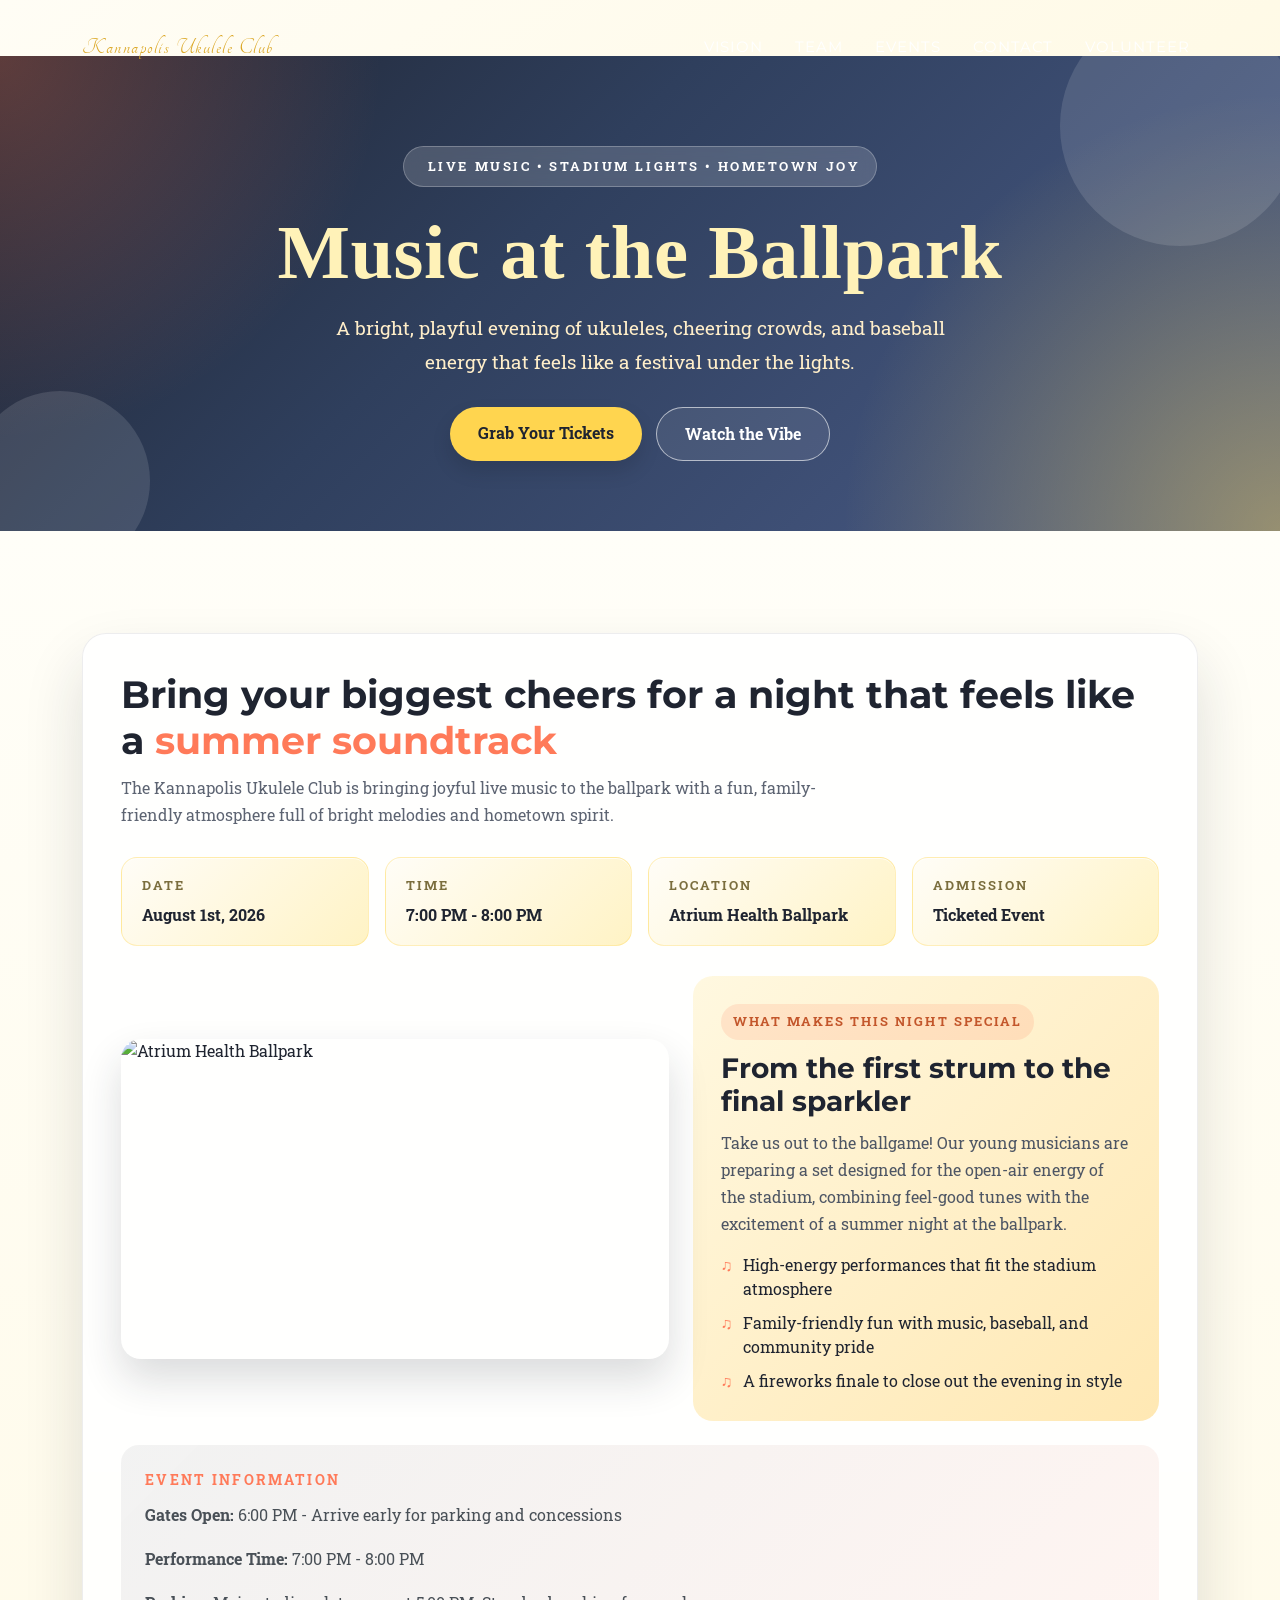
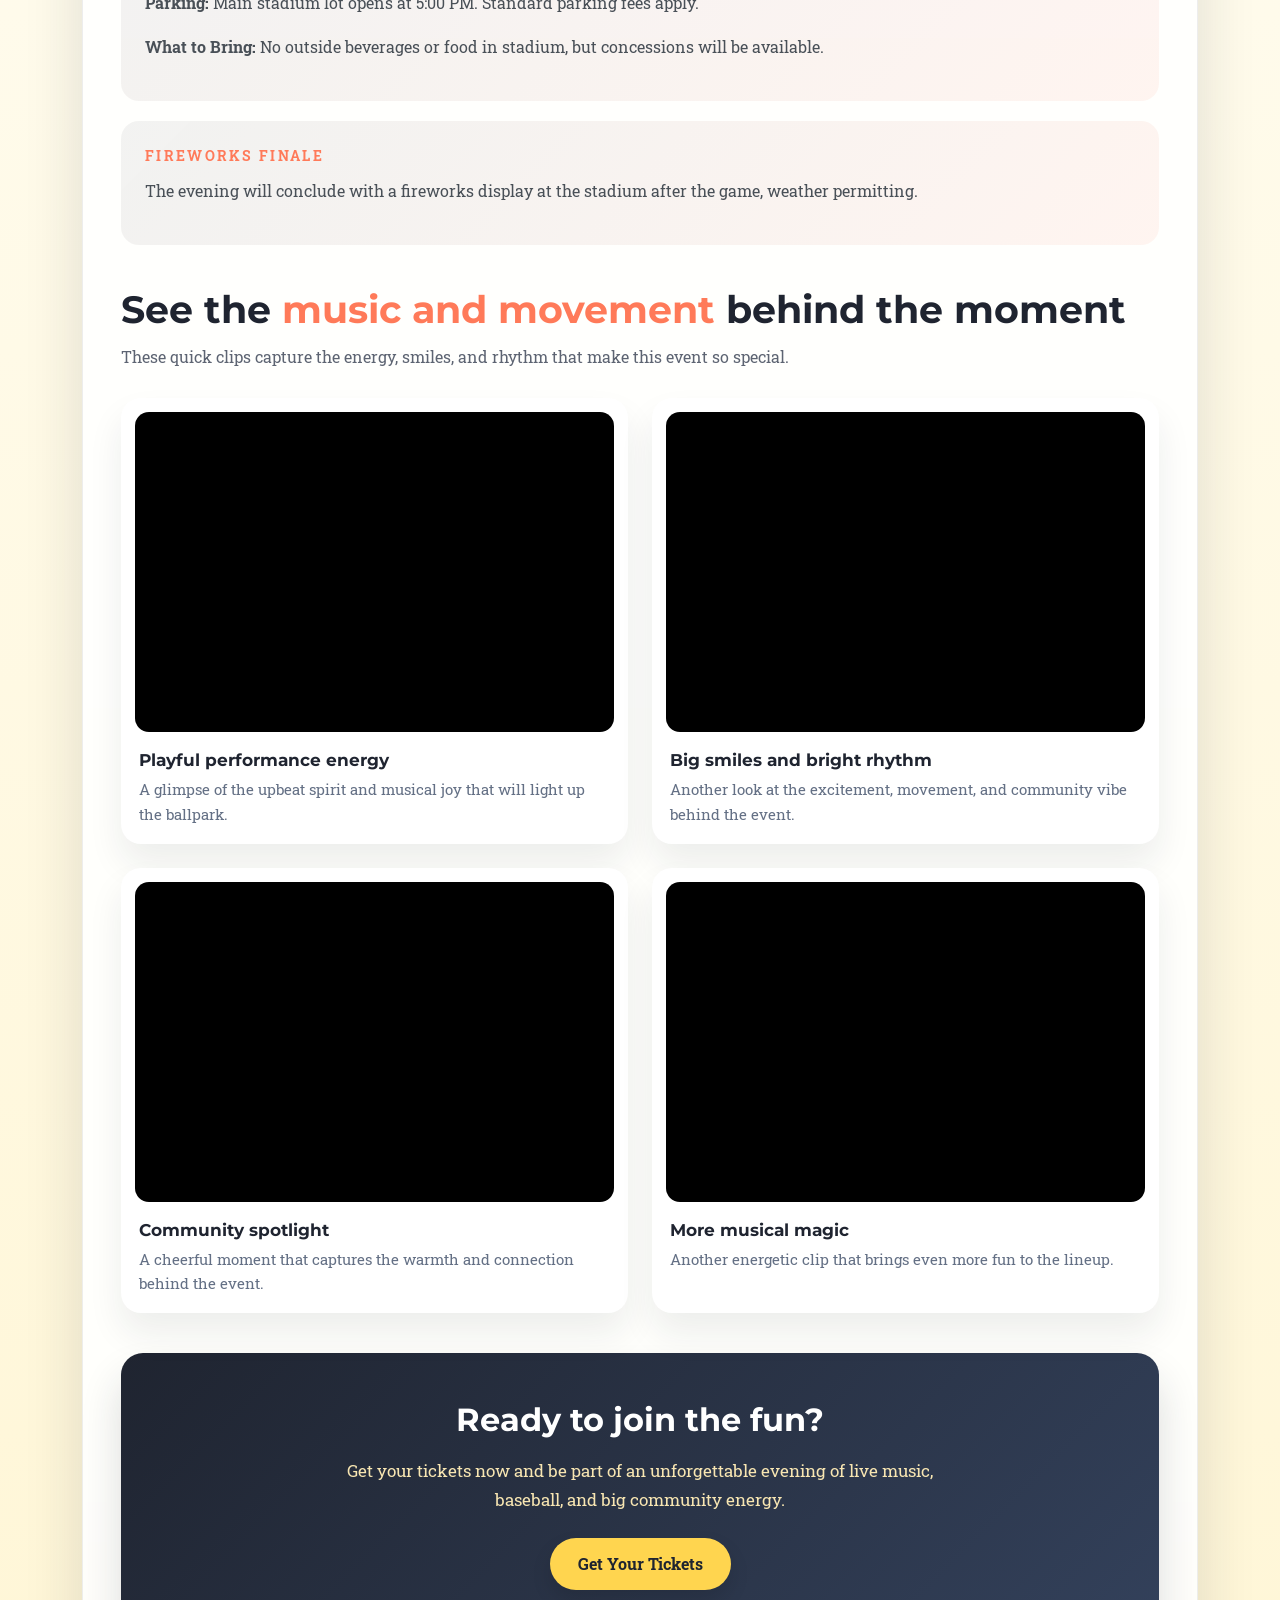
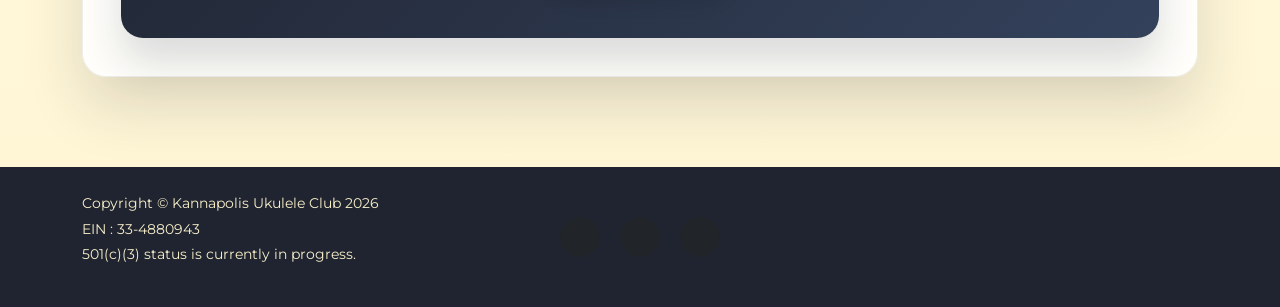
==== commit 56a94fb2: "Update baseball.html" ====
--- a/baseball.html
+++ b/baseball.html
@@ -596,6 +596,20 @@
                                 <p>Another look at the excitement, movement, and community vibe behind the event.</p>
                             </div>
                         </article>
+                        <article class="video-card">
+                            <iframe src="https://www.instagram.com/p/DO4zvABjK7M/embed" title="Instagram post 1" loading="lazy" allowfullscreen></iframe>
+                            <div class="video-caption">
+                                <h3>Community spotlight</h3>
+                                <p>A cheerful moment that captures the warmth and connection behind the event.</p>
+                            </div>
+                        </article>
+                        <article class="video-card">
+                            <iframe src="https://www.instagram.com/reel/DPKhZxQjWYc/embed" title="Instagram reel 3" loading="lazy" allowfullscreen></iframe>
+                            <div class="video-caption">
+                                <h3>More musical magic</h3>
+                                <p>Another energetic clip that brings even more fun to the lineup.</p>
+                            </div>
+                        </article>
                     </div>
                 </div>
 
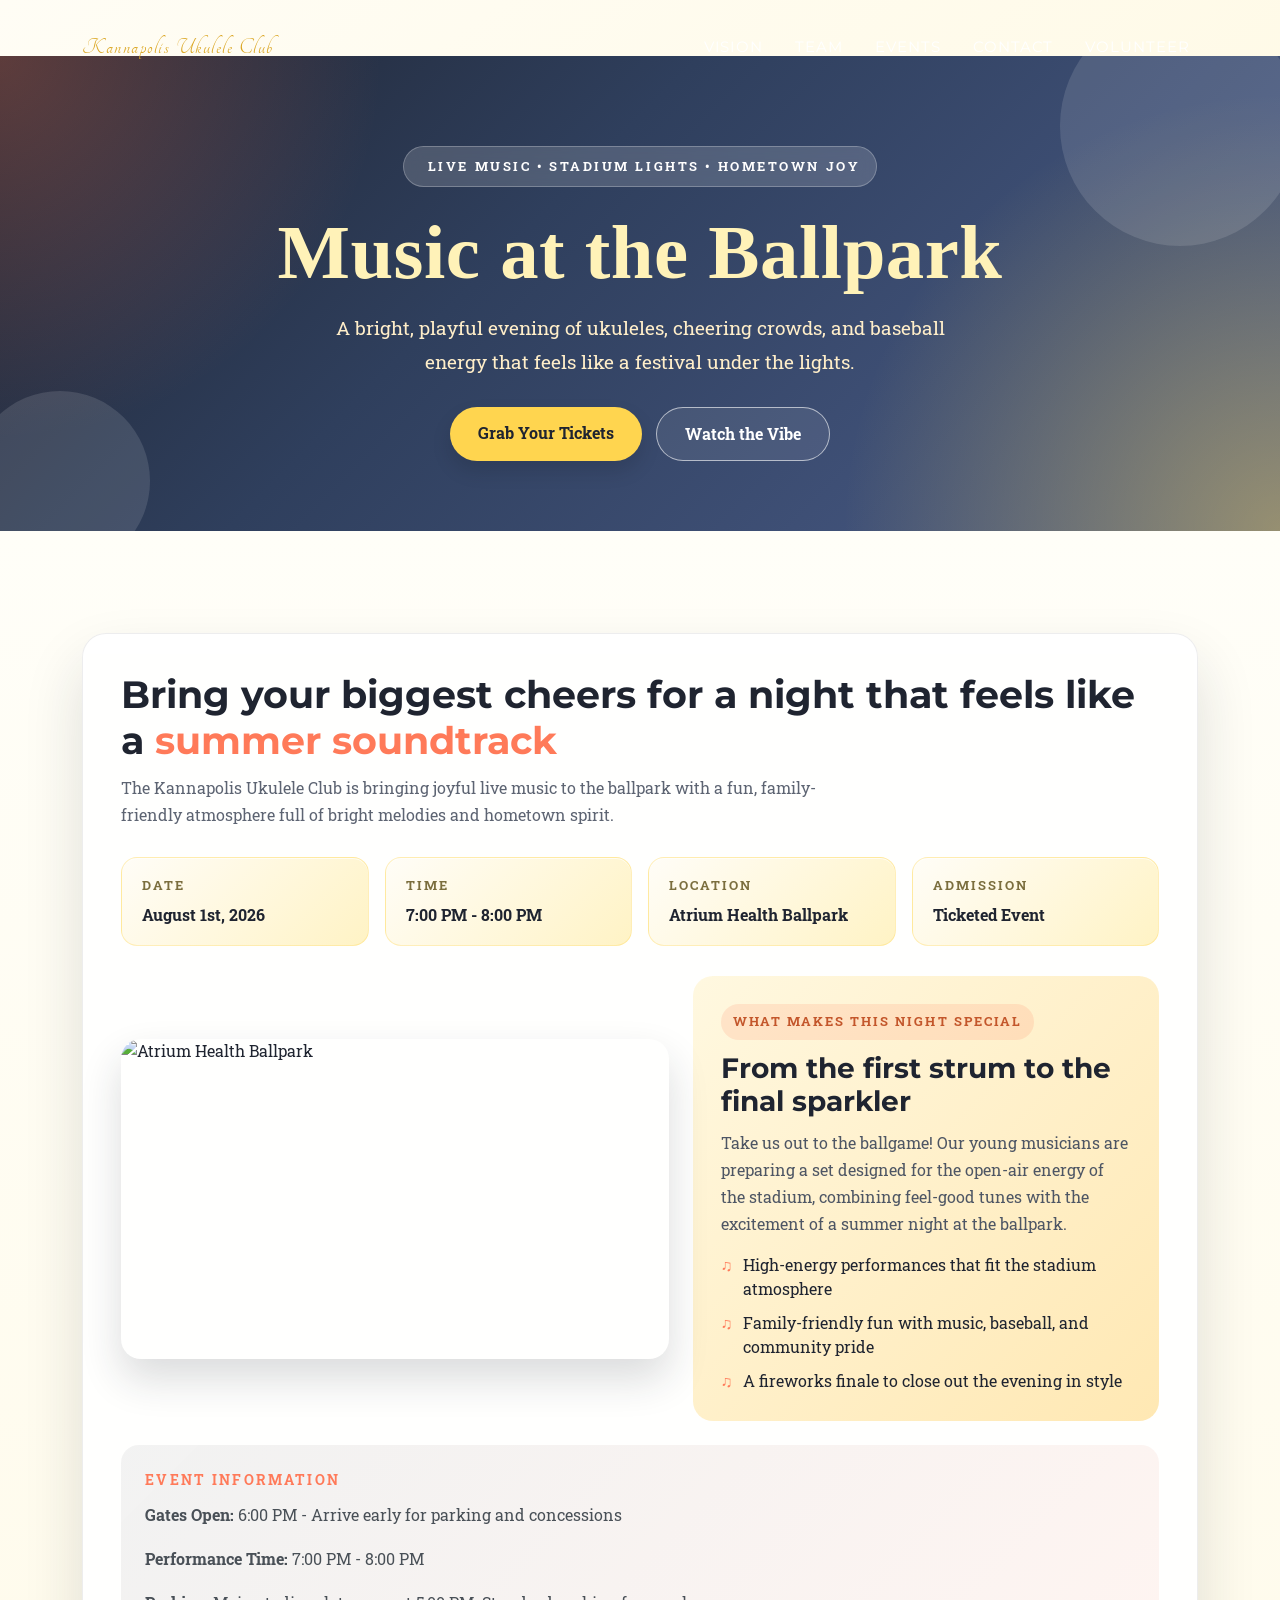
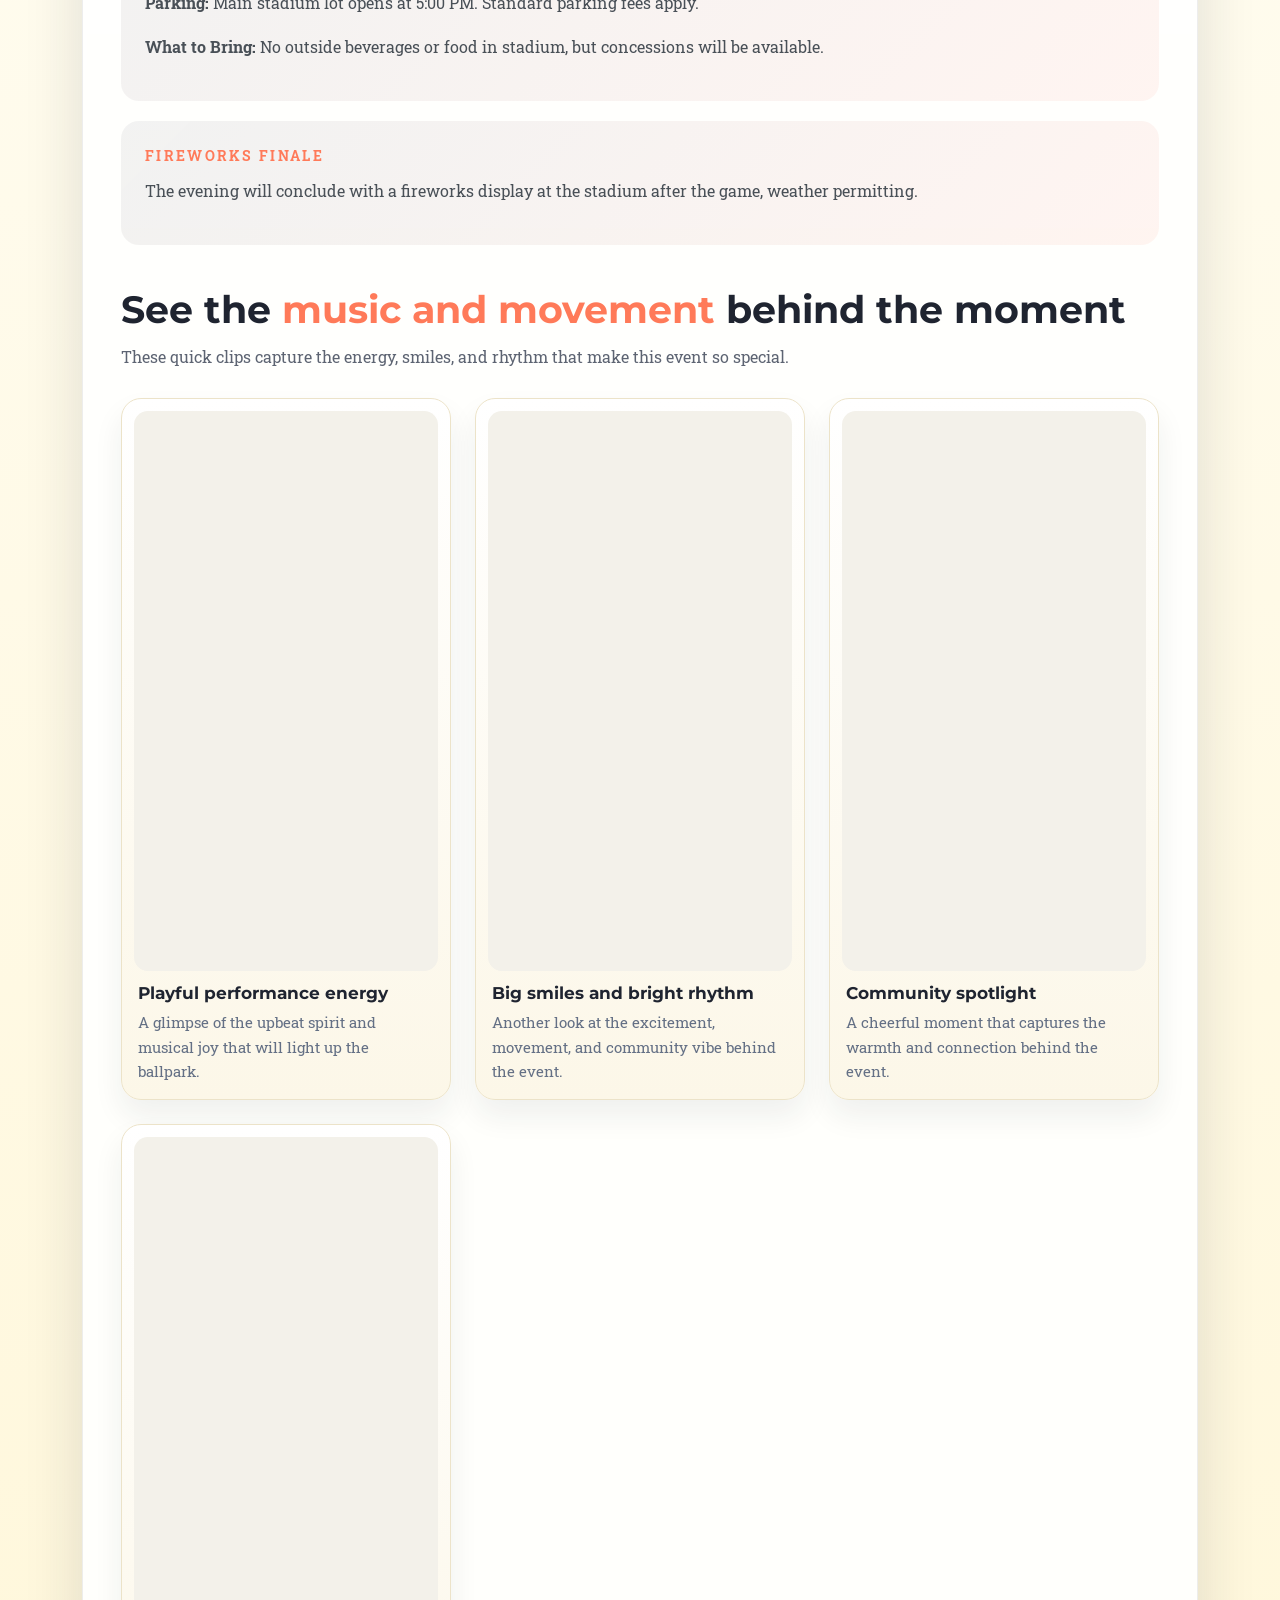
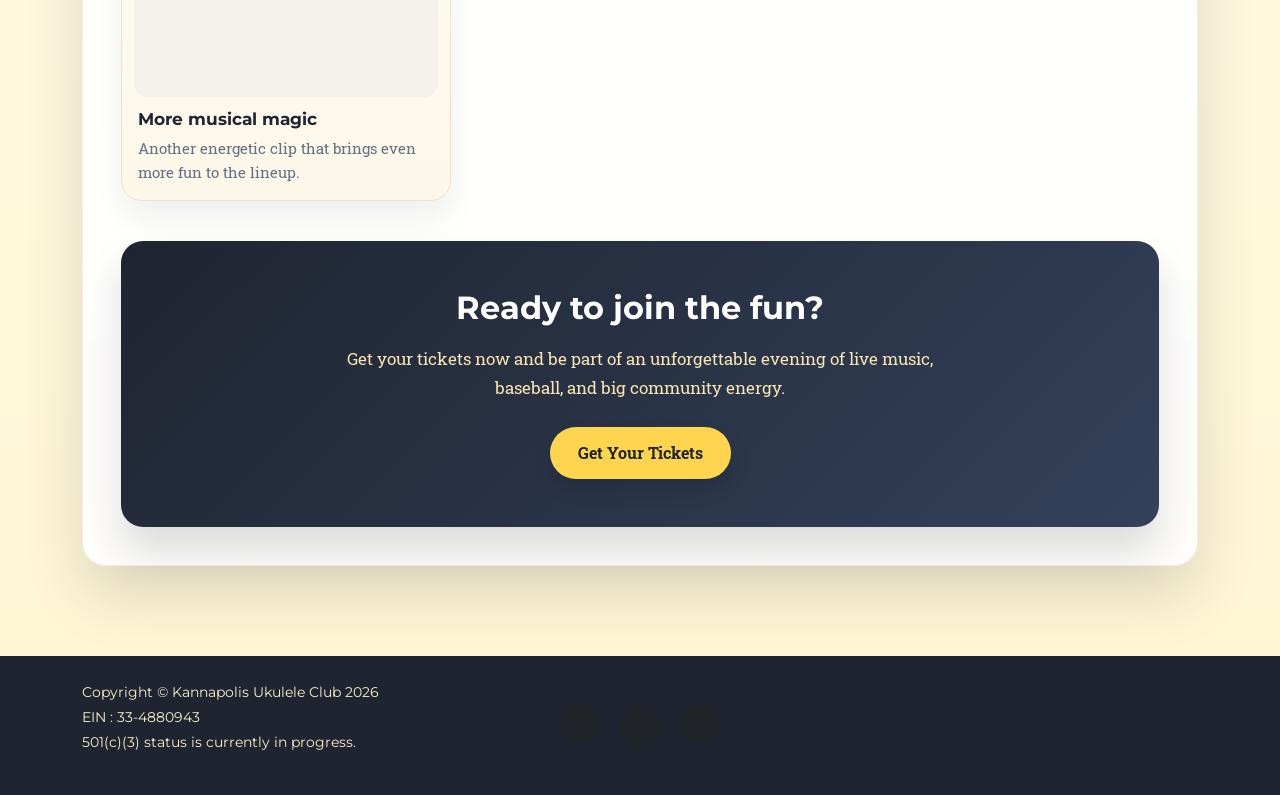
==== commit 2e23c832: "Update baseball.html" ====
--- a/baseball.html
+++ b/baseball.html
@@ -311,23 +311,30 @@
 
         .video-grid {
             display: grid;
-            grid-template-columns: repeat(2, minmax(0, 1fr));
+            grid-template-columns: repeat(auto-fit, minmax(280px, 1fr));
             gap: 24px;
+            align-items: start;
         }
 
         .video-card {
-            background: white;
+            background: linear-gradient(180deg, #ffffff 0%, #fcf7e8 100%);
+            border: 1px solid #ece3c9;
             border-radius: 20px;
-            padding: 14px;
-            box-shadow: 0 20px 35px rgba(31, 36, 48, 0.08);
+            padding: 12px;
+            box-shadow: 0 16px 30px rgba(31, 36, 48, 0.07);
+            max-width: 440px;
+            margin: 0 auto;
+            overflow: hidden;
         }
 
         .video-card iframe {
             width: 100%;
-            min-height: 320px;
+            height: 560px;
+            max-height: 70vh;
             border: 0;
             border-radius: 14px;
-            background: #000;
+            background: #f3f1ea;
+            display: block;
         }
 
         .video-caption {
@@ -473,7 +480,7 @@
             }
 
             .video-card iframe {
-                min-height: 280px;
+                height: 480px;
             }
         }
     </style>
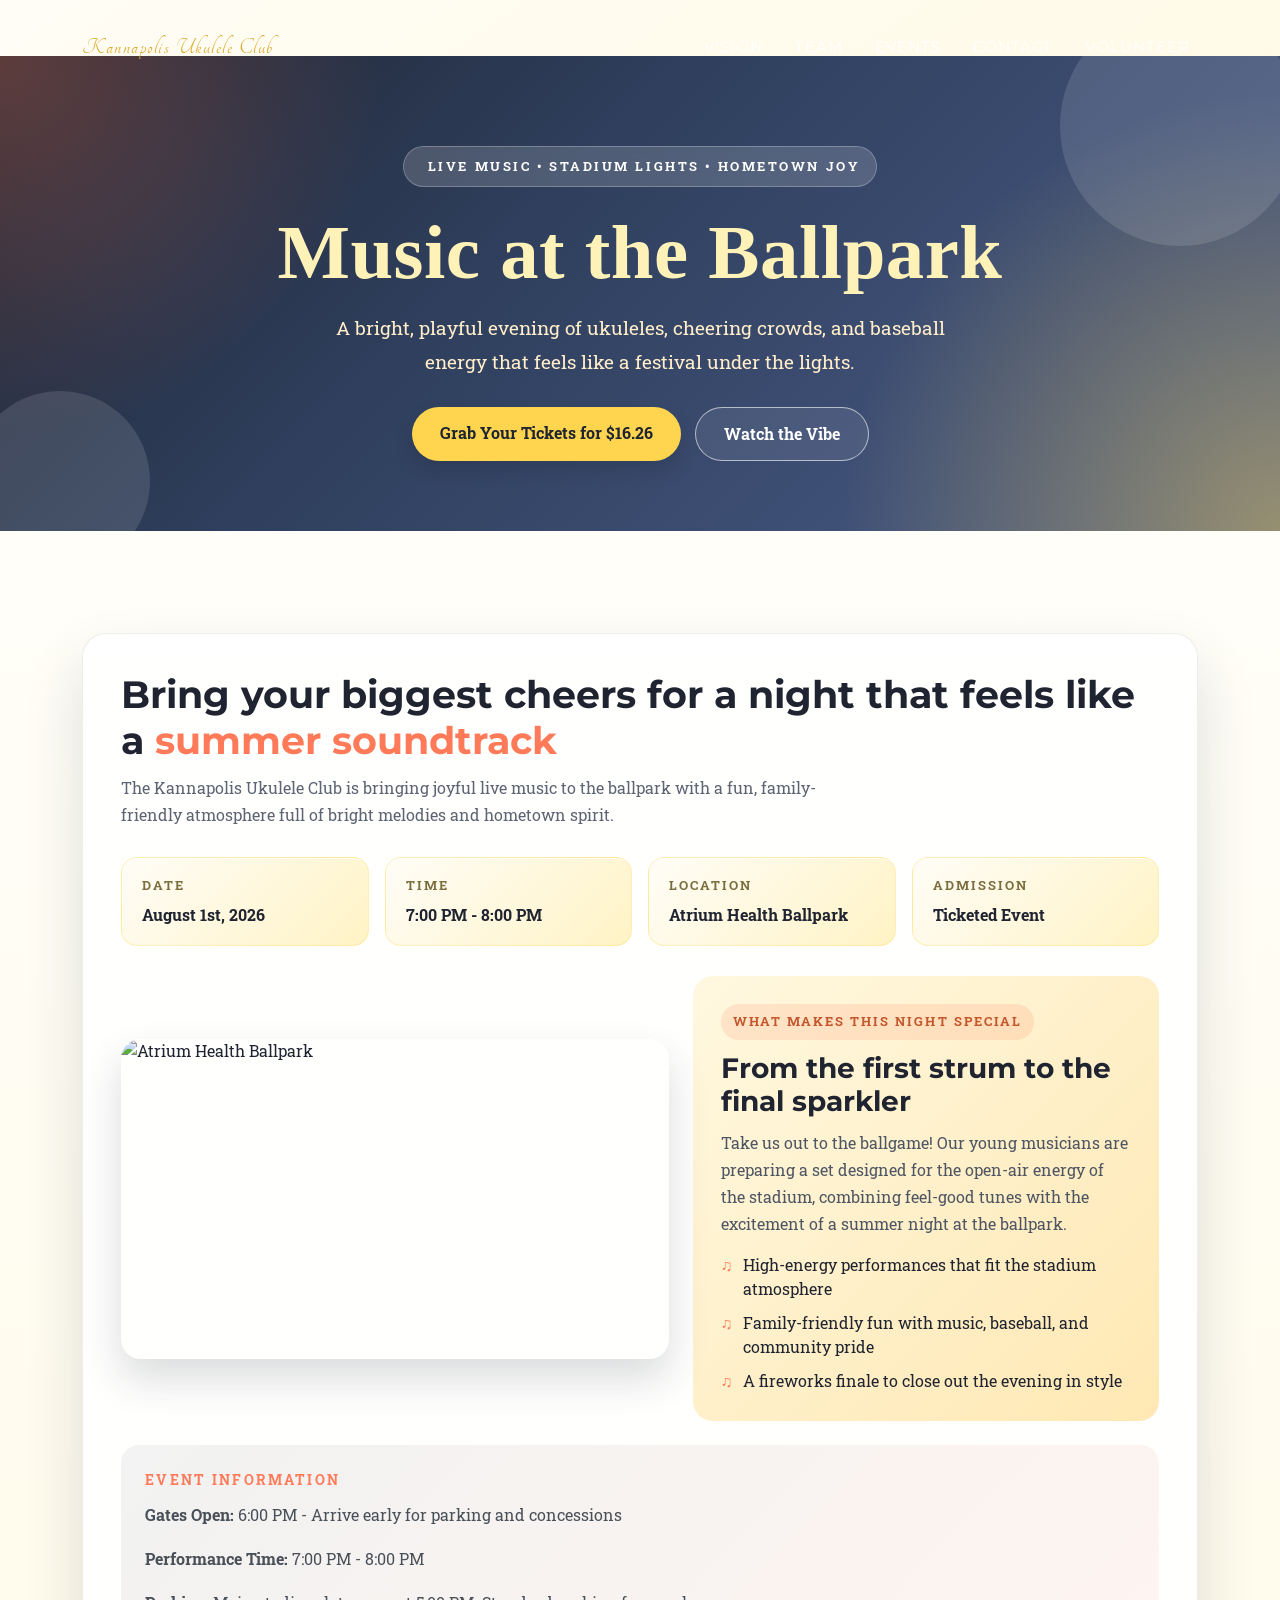
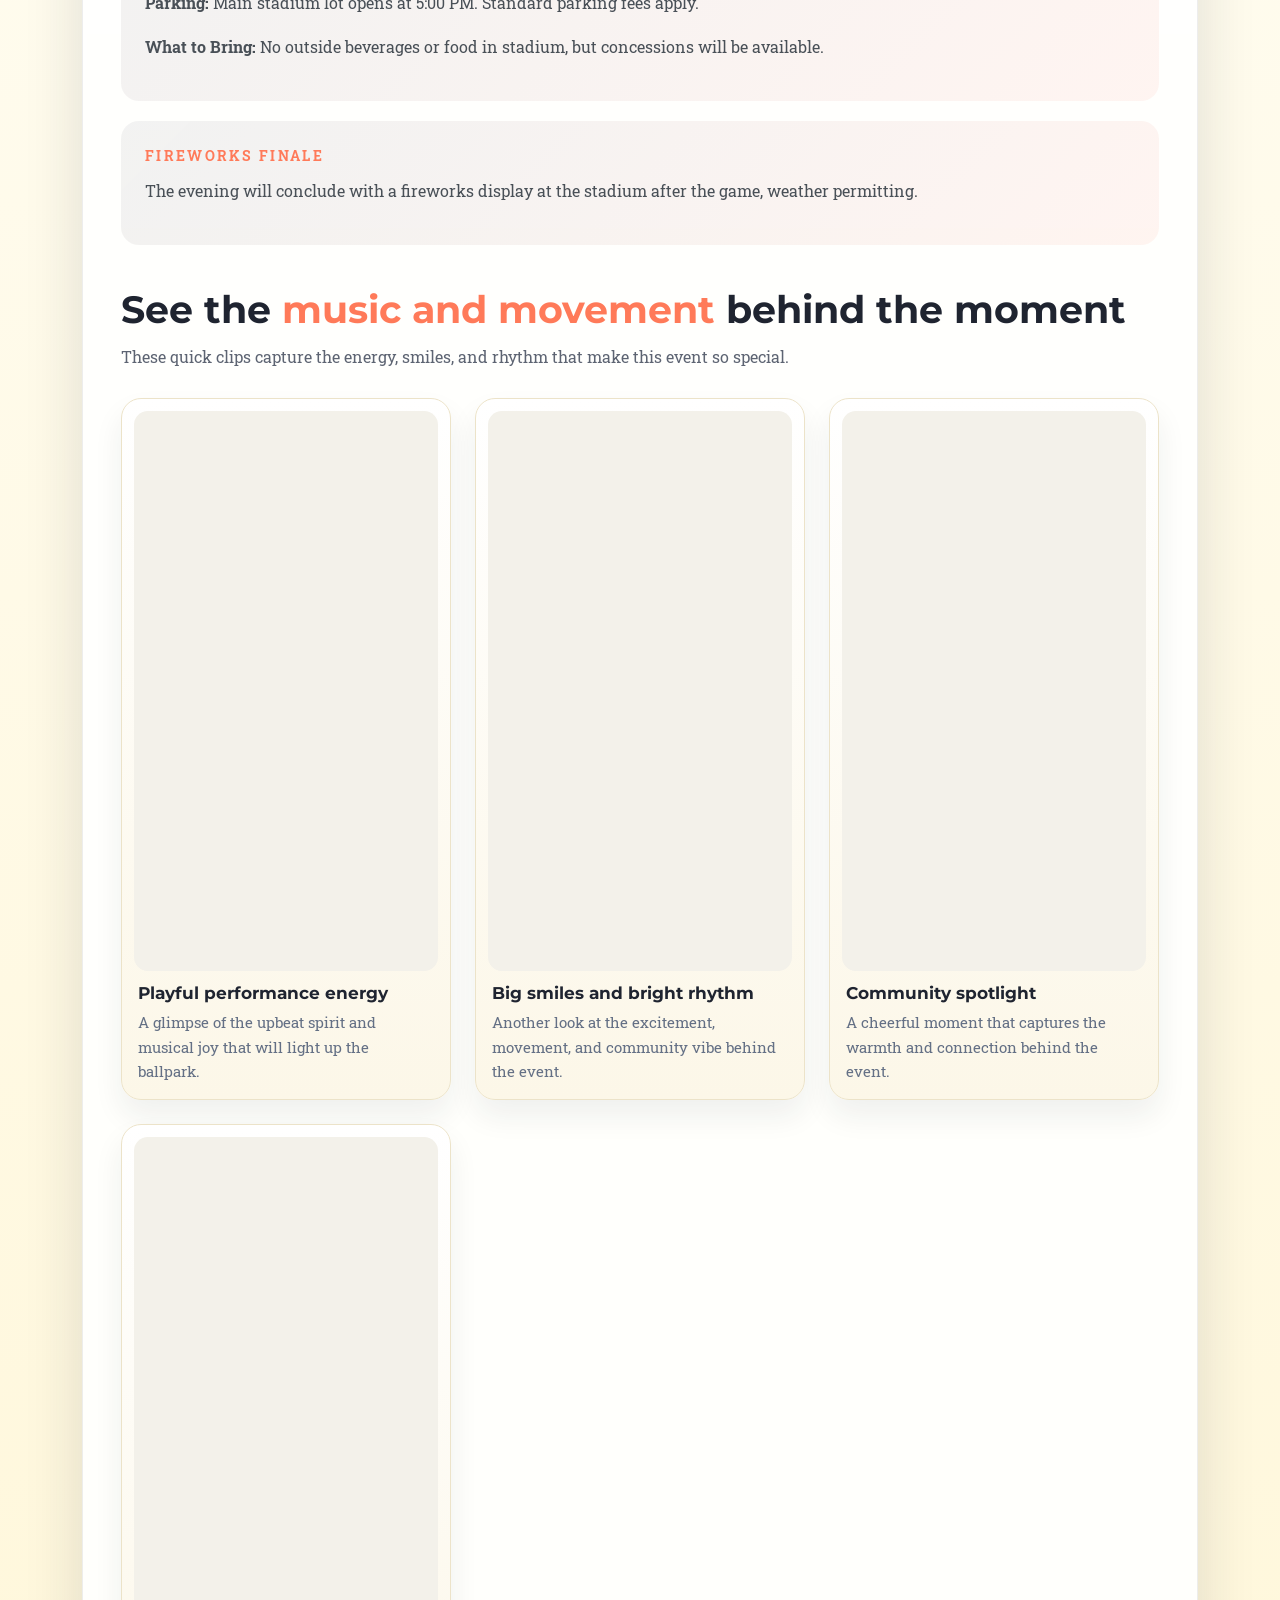
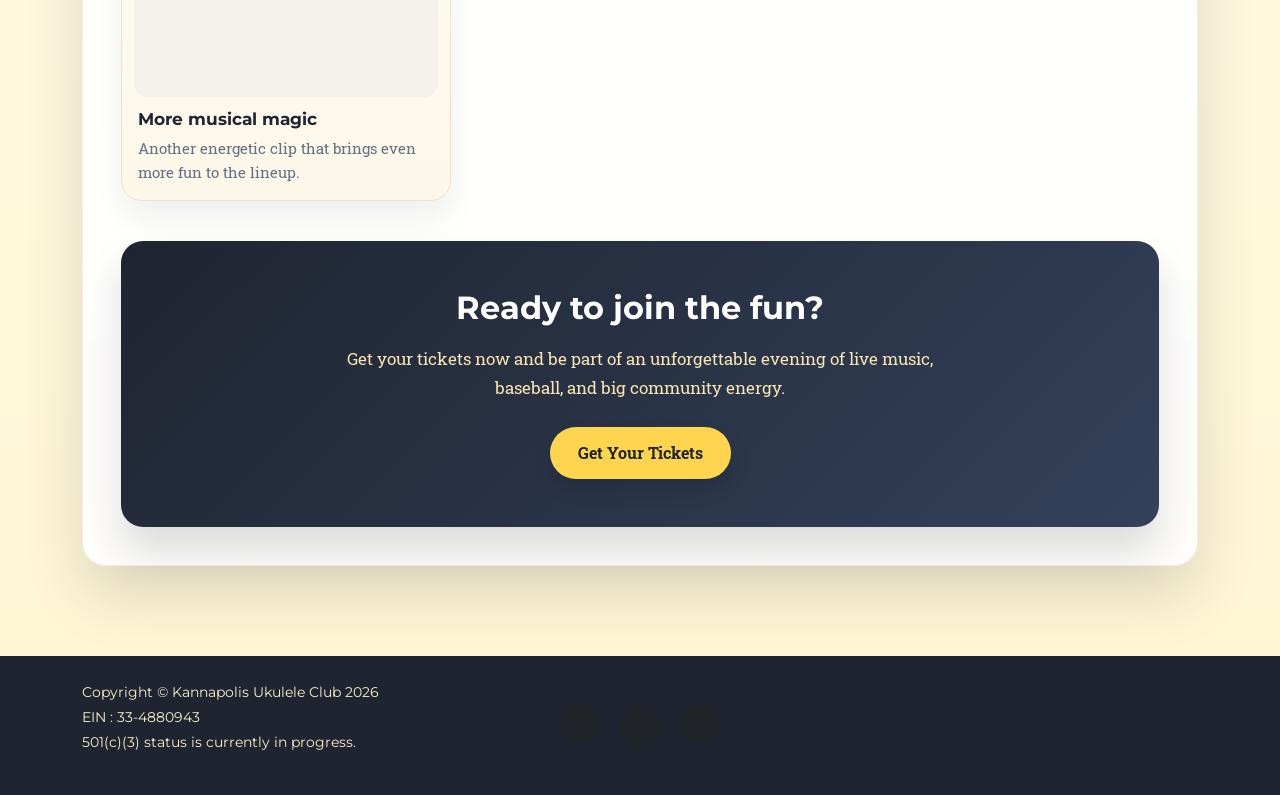
==== commit b7a85df9: "Update baseball.html" ====
--- a/baseball.html
+++ b/baseball.html
@@ -516,7 +516,7 @@
             <h1>Music at the Ballpark</h1>
             <p class="subtitle">A bright, playful evening of ukuleles, cheering crowds, and baseball energy that feels like a festival under the lights.</p>
             <div class="hero-actions">
-                <a href="https://www.gofevo.com/event/Kannapolisukelele2" class="event-cta-button">Grab Your Tickets</a>
+                <a href="https://www.gofevo.com/event/Kannapolisukelele2" class="event-cta-button">Grab Your Tickets for $16.26</a>
                 <a href="#videos" class="secondary-cta">Watch the Vibe</a>
             </div>
         </div>
